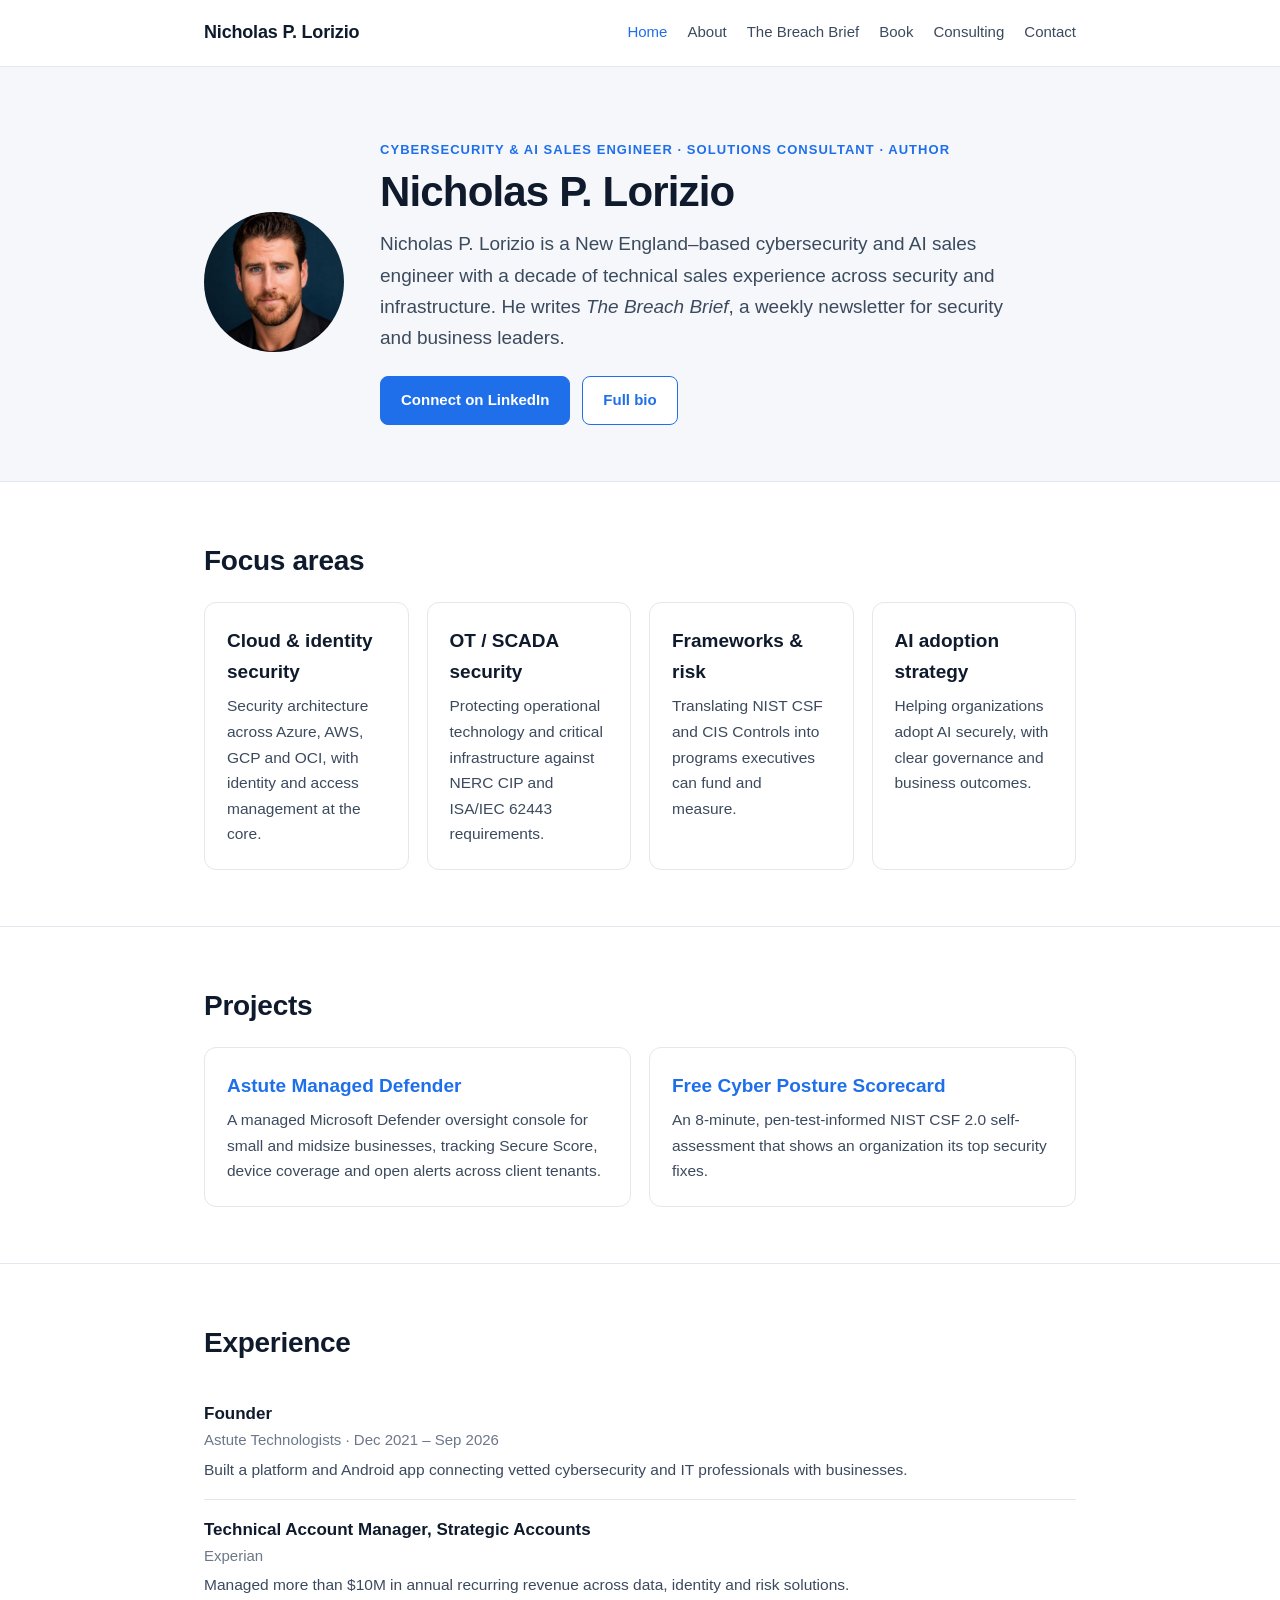
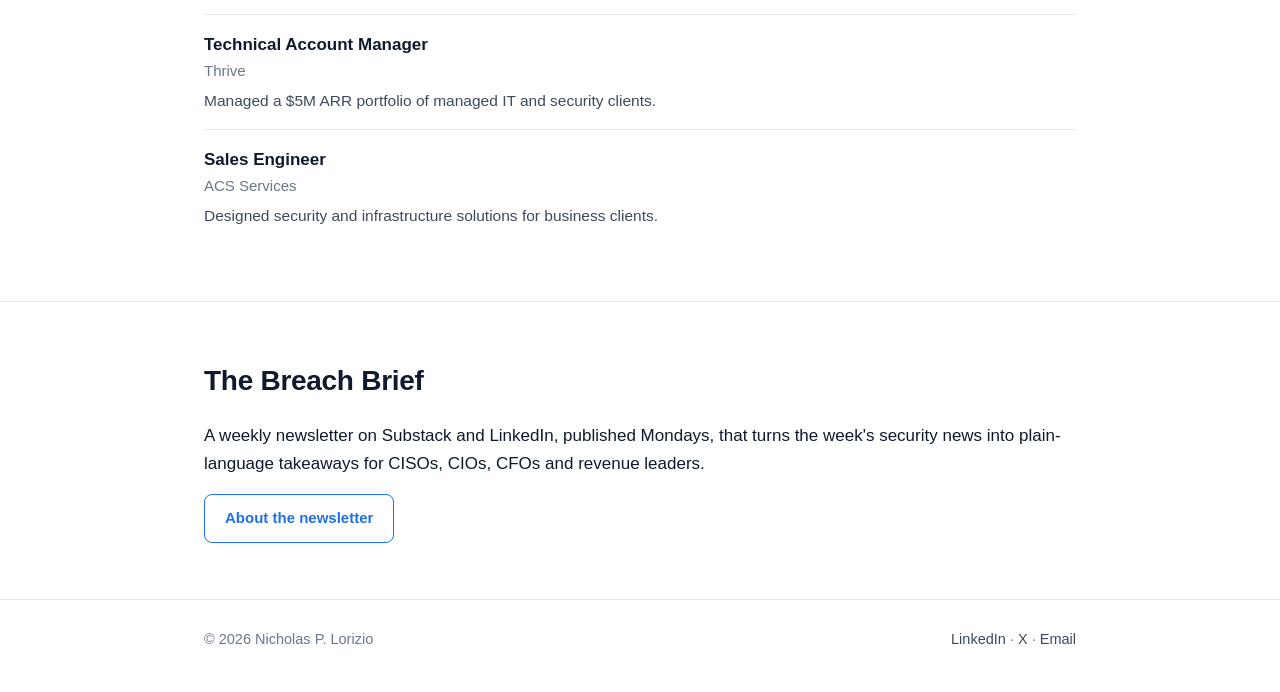
==== index.html @ 8773bce2 "Add Crunchbase, Goodreads, Amazon author page and new book store links About page profile list: add " ====
<!DOCTYPE html>
<html lang="en">
<head>
<meta charset="utf-8">
<meta name="viewport" content="width=device-width, initial-scale=1">
<title>Nicholas P. Lorizio | Cybersecurity & AI Sales Engineer</title>
<meta name="description" content="Nicholas P. Lorizio is a New England-based cybersecurity and AI sales engineer, technical sales leader and author of The Breach Brief.">
<meta name="author" content="Nicholas P. Lorizio">
<link rel="canonical" href="https://nicholaslorizio.github.io/">
<!-- Google Search Console: paste the verification meta tag on the next line -->
<!-- <meta name="google-site-verification" content="PASTE_CODE_HERE"> -->
<meta property="og:type" content="website">
<meta property="og:title" content="Nicholas P. Lorizio | Cybersecurity & AI Sales Engineer">
<meta property="og:description" content="Nicholas P. Lorizio is a New England-based cybersecurity and AI sales engineer, technical sales leader and author of The Breach Brief.">
<meta property="og:url" content="https://nicholaslorizio.github.io/">
<meta property="og:site_name" content="Nicholas P. Lorizio">
<meta property="og:image" content="https://nicholaslorizio.github.io/assets/headshot.jpg">
<meta name="twitter:card" content="summary">
<meta name="twitter:site" content="@nicholaslorizio">
<link rel="me" href="https://www.linkedin.com/in/nlorizio">
<link rel="me" href="https://x.com/nicholaslorizio">
<link rel="stylesheet" href="/assets/style.css">
<script type="application/ld+json">
{
  "@context": "https://schema.org",
  "@type": "WebSite",
  "@id": "https://nicholaslorizio.github.io/#website",
  "name": "Nicholas P. Lorizio",
  "url": "https://nicholaslorizio.github.io/",
  "publisher": {
    "@id": "https://nicholaslorizio.github.io/#person"
  }
}
</script>
<script type="application/ld+json">
{
  "@context": "https://schema.org",
  "@type": "Person",
  "@id": "https://nicholaslorizio.github.io/#person",
  "name": "Nicholas P. Lorizio",
  "givenName": "Nicholas",
  "familyName": "Lorizio",
  "alternateName": [
    "Nick Lorizio",
    "Nicholas Lorizio",
    "Nicholas Pasquale Lorizio"
  ],
  "jobTitle": "Cybersecurity & AI Sales Engineer",
  "description": "Nicholas P. Lorizio is a New England-based cybersecurity and AI sales engineer, technical sales leader and author of Digitalization: The New Normal.",
  "image": "https://nicholaslorizio.github.io/assets/headshot.jpg",
  "url": "https://nicholaslorizio.github.io/about/",
  "mainEntityOfPage": "https://nicholaslorizio.github.io/about/",
  "homeLocation": {
    "@type": "Place",
    "name": "New England, United States"
  },
  "knowsAbout": [
    "Cybersecurity",
    "Cloud security",
    "Microsoft Azure",
    "Amazon Web Services",
    "Google Cloud Platform",
    "Oracle Cloud Infrastructure",
    "Identity and access management",
    "Operational technology security",
    "SCADA security",
    "NERC CIP",
    "ISA/IEC 62443",
    "NIST Cybersecurity Framework",
    "CIS Controls",
    "Artificial intelligence adoption",
    "Digital transformation"
  ],
  "founder": {
    "@type": "Organization",
    "name": "Astute Technologists"
  },
  "identifier": {
    "@type": "PropertyValue",
    "propertyID": "ISNI",
    "value": "0000 0005 3187 4277",
    "url": "https://isni.org/isni/0000000531874277"
  },
  "sameAs": [
    "https://isni.org/isni/0000000531874277",
    "https://www.wikidata.org/wiki/Q142068362",
    "https://www.linkedin.com/in/nlorizio",
    "https://x.com/nicholaslorizio",
    "https://www.instagram.com/nicholaslorizio/",
    "https://www.facebook.com/profile.php?id=61595750287336",
    "https://www.youtube.com/@nicklorizio",
    "https://www.tiktok.com/@nicklorizio",
    "https://nicholaslorizio.substack.com/",
    "https://medium.com/@nicholas.lorizio",
    "https://bit.ly/m/nicklorizio",
    "https://www.crunchbase.com/person/nicholas-lorizio",
    "https://www.goodreads.com/author/show/21461107",
    "https://www.amazon.com/author/nlorizio",
    "https://www.audible.com/pd/Digitalization-Audiobook/B0C4ZDS249"
  ]
}
</script>
</head>
<body>
<header class="site-header">
  <div class="wrap">
    <a class="brand" href="/">Nicholas P. Lorizio</a>
    <nav class="nav" aria-label="Main">
<a href="/" aria-current="page">Home</a>
<a href="/about/">About</a>
<a href="/writing/">The Breach Brief</a>
<a href="/book/">Book</a>
<a href="/consulting/">Consulting</a>
<a href="/contact/">Contact</a>
    </nav>
  </div>
</header>
<main>

<div class="hero">
  <div class="wrap hero-grid">
    <div class="avatar"><img src="/assets/headshot.jpg" alt="Nicholas P. Lorizio" width="140" height="140"></div>
    <div>
      <p class="eyebrow">Cybersecurity & AI Sales Engineer · Solutions Consultant · Author</p>
      <h1>Nicholas P. Lorizio</h1>
      <p class="lede">Nicholas P. Lorizio is a New England–based cybersecurity and AI sales engineer with a decade of technical sales experience across security and infrastructure. He writes <em>The Breach Brief</em>, a weekly newsletter for security and business leaders.</p>
      <div class="btns">
        <a class="btn btn-primary" href="https://www.linkedin.com/in/nlorizio" rel="me">Connect on LinkedIn</a>
        <a class="btn btn-ghost" href="/about/">Full bio</a>
      </div>
    </div>
  </div>
</div>
<section>
  <div class="wrap">
    <h2>Focus areas</h2>
    <div class="cards">
<div class="card"><h3>Cloud & identity security</h3><p>Security architecture across Azure, AWS, GCP and OCI, with identity and access management at the core.</p></div>
<div class="card"><h3>OT / SCADA security</h3><p>Protecting operational technology and critical infrastructure against NERC CIP and ISA/IEC 62443 requirements.</p></div>
<div class="card"><h3>Frameworks & risk</h3><p>Translating NIST CSF and CIS Controls into programs executives can fund and measure.</p></div>
<div class="card"><h3>AI adoption strategy</h3><p>Helping organizations adopt AI securely, with clear governance and business outcomes.</p></div>
    </div>
  </div>
</section>
<section>
  <div class="wrap">
    <h2>Projects</h2>
    <div class="cards">
<div class="card"><h3><a href="https://astute-shield-ops.base44.app/">Astute Managed Defender</a></h3><p>A managed Microsoft Defender oversight console for small and midsize businesses, tracking Secure Score, device coverage and open alerts across client tenants.</p></div>
<div class="card"><h3><a href="https://bit.ly/4BgvUy8">Free Cyber Posture Scorecard</a></h3><p>An 8-minute, pen-test-informed NIST CSF 2.0 self-assessment that shows an organization its top security fixes.</p></div>
    </div>
  </div>
</section>
<section>
  <div class="wrap">
    <h2>Experience</h2>
    <ul class="timeline">
<li><div class="role">Founder</div><div class="meta">Astute Technologists · Dec 2021 – Sep 2026</div><div class="desc">Built a platform and Android app connecting vetted cybersecurity and IT professionals with businesses.</div></li>
<li><div class="role">Technical Account Manager, Strategic Accounts</div><div class="meta">Experian</div><div class="desc">Managed more than $10M in annual recurring revenue across data, identity and risk solutions.</div></li>
<li><div class="role">Technical Account Manager</div><div class="meta">Thrive</div><div class="desc">Managed a $5M ARR portfolio of managed IT and security clients.</div></li>
<li><div class="role">Sales Engineer</div><div class="meta">ACS Services</div><div class="desc">Designed security and infrastructure solutions for business clients.</div></li>
    </ul>
  </div>
</section>
<section>
  <div class="wrap">
    <h2>The Breach Brief</h2>
    <p>A weekly newsletter on Substack and LinkedIn, published Mondays, that turns the week's security news into plain-language takeaways for CISOs, CIOs, CFOs and revenue leaders.</p>
    <a class="btn btn-ghost" href="/writing/">About the newsletter</a>
  </div>
</section>

</main>
<footer class="site-footer">
  <div class="wrap">
    <span>&copy; 2026 Nicholas P. Lorizio</span>
    <span><a href="https://www.linkedin.com/in/nlorizio" rel="me">LinkedIn</a> · <a href="https://x.com/nicholaslorizio" rel="me">X</a> · <a href="mailto:nicholas.lorizio@gmail.com">Email</a></span>
  </div>
</footer>
</body>
</html>
---- assets/style.css ----
:root {
  --ink: #0f1b2d;
  --ink-soft: #3c4a5e;
  --muted: #6b778a;
  --line: #e3e7ee;
  --bg: #ffffff;
  --bg-soft: #f5f7fa;
  --accent: #1f6feb;
  --accent-dark: #1554b8;
  --max: 920px;
}

* { box-sizing: border-box; }

html { -webkit-text-size-adjust: 100%; }

body {
  margin: 0;
  font-family: -apple-system, BlinkMacSystemFont, "Segoe UI", Roboto, "Helvetica Neue", Arial, sans-serif;
  color: var(--ink);
  background: var(--bg);
  line-height: 1.65;
  font-size: 17px;
}

a { color: var(--accent); text-decoration: none; }
a:hover { color: var(--accent-dark); text-decoration: underline; }

.wrap { max-width: var(--max); margin: 0 auto; padding: 0 24px; }

/* Header */
.site-header { border-bottom: 1px solid var(--line); background: #fff; }
.site-header .wrap {
  display: flex; align-items: center; justify-content: space-between;
  flex-wrap: wrap; gap: 12px; padding-top: 18px; padding-bottom: 18px;
}
.brand { font-weight: 700; font-size: 18px; color: var(--ink); letter-spacing: -0.01em; }
.brand:hover { text-decoration: none; color: var(--ink); }
.nav { display: flex; flex-wrap: wrap; gap: 20px; }
.nav a { color: var(--ink-soft); font-size: 15px; font-weight: 500; }
.nav a[aria-current="page"] { color: var(--accent); }

/* Hero */
.hero { padding: 72px 0 56px; background: var(--bg-soft); border-bottom: 1px solid var(--line); }
.hero-grid { display: grid; grid-template-columns: 140px 1fr; gap: 36px; align-items: center; }
.avatar {
  width: 140px; height: 140px; border-radius: 50%;
  background: linear-gradient(135deg, #0f1b2d, #1f6feb);
  color: #fff; display: flex; align-items: center; justify-content: center;
  font-size: 44px; font-weight: 700; letter-spacing: 0.02em; overflow: hidden;
}
.avatar img { width: 100%; height: 100%; object-fit: cover; }
.eyebrow { text-transform: uppercase; letter-spacing: 0.08em; font-size: 13px; font-weight: 600; color: var(--accent); margin: 0 0 8px; }
h1 { font-size: 42px; line-height: 1.15; margin: 0 0 12px; letter-spacing: -0.02em; }
.lede { font-size: 19px; color: var(--ink-soft); margin: 0 0 22px; max-width: 640px; }

.btns { display: flex; flex-wrap: wrap; gap: 12px; }
.btn {
  display: inline-block; padding: 11px 20px; border-radius: 8px;
  font-weight: 600; font-size: 15px; border: 1px solid var(--accent);
}
.btn-primary { background: var(--accent); color: #fff; }
.btn-primary:hover { background: var(--accent-dark); color: #fff; text-decoration: none; }
.btn-ghost { color: var(--accent); background: #fff; }
.btn-ghost:hover { text-decoration: none; background: #eef4ff; }

/* Sections */
section { padding: 56px 0; }
section + section { border-top: 1px solid var(--line); }
h2 { font-size: 28px; margin: 0 0 18px; letter-spacing: -0.01em; }
h3 { font-size: 19px; margin: 0 0 6px; }
p { margin: 0 0 16px; }

.page-head { padding-top: 56px; padding-bottom: 8px; }
.page-head h1 { font-size: 36px; }
.page-head .lede { margin-bottom: 0; }

.cards { display: grid; grid-template-columns: repeat(auto-fit, minmax(200px, 1fr)); gap: 18px; }
.card { border: 1px solid var(--line); border-radius: 12px; padding: 22px; background: #fff; }
.card p { color: var(--ink-soft); font-size: 15.5px; margin: 0; }
.card-img { display: block; width: 100%; height: auto; border-radius: 8px; margin-bottom: 14px; border: 1px solid var(--line); }

.timeline { list-style: none; padding: 0; margin: 0; }
.timeline li { padding: 16px 0; border-bottom: 1px solid var(--line); }
.timeline li:last-child { border-bottom: 0; }
.timeline .role { font-weight: 600; }
.timeline .meta { color: var(--muted); font-size: 15px; }
.timeline .desc { color: var(--ink-soft); font-size: 15.5px; margin-top: 4px; }

.tags { display: flex; flex-wrap: wrap; gap: 8px; padding: 0; margin: 0; list-style: none; }
.tags li { background: var(--bg-soft); border: 1px solid var(--line); border-radius: 999px; padding: 6px 14px; font-size: 14.5px; color: var(--ink-soft); }

.book { display: grid; grid-template-columns: 1fr; gap: 8px; }
.detail { color: var(--muted); font-size: 15px; }

.links { list-style: none; padding: 0; margin: 0; }
.links li { padding: 10px 0; border-bottom: 1px solid var(--line); display: flex; justify-content: space-between; gap: 16px; flex-wrap: wrap; }
.links li:last-child { border-bottom: 0; }
.links .label { font-weight: 600; }

/* Footer */
.site-footer { border-top: 1px solid var(--line); padding: 28px 0 40px; color: var(--muted); font-size: 14.5px; }
.site-footer .wrap { display: flex; justify-content: space-between; flex-wrap: wrap; gap: 12px; }
.site-footer a { color: var(--ink-soft); }

@media (max-width: 640px) {
  body { font-size: 16px; }
  .hero { padding: 48px 0 40px; }
  .hero-grid { grid-template-columns: 1fr; gap: 22px; }
  .avatar { width: 104px; height: 104px; font-size: 34px; }
  h1 { font-size: 32px; }
  .page-head h1 { font-size: 30px; }
  .page-head { padding-top: 40px; }
  .lede { font-size: 17.5px; }
  section { padding: 44px 0; }
}
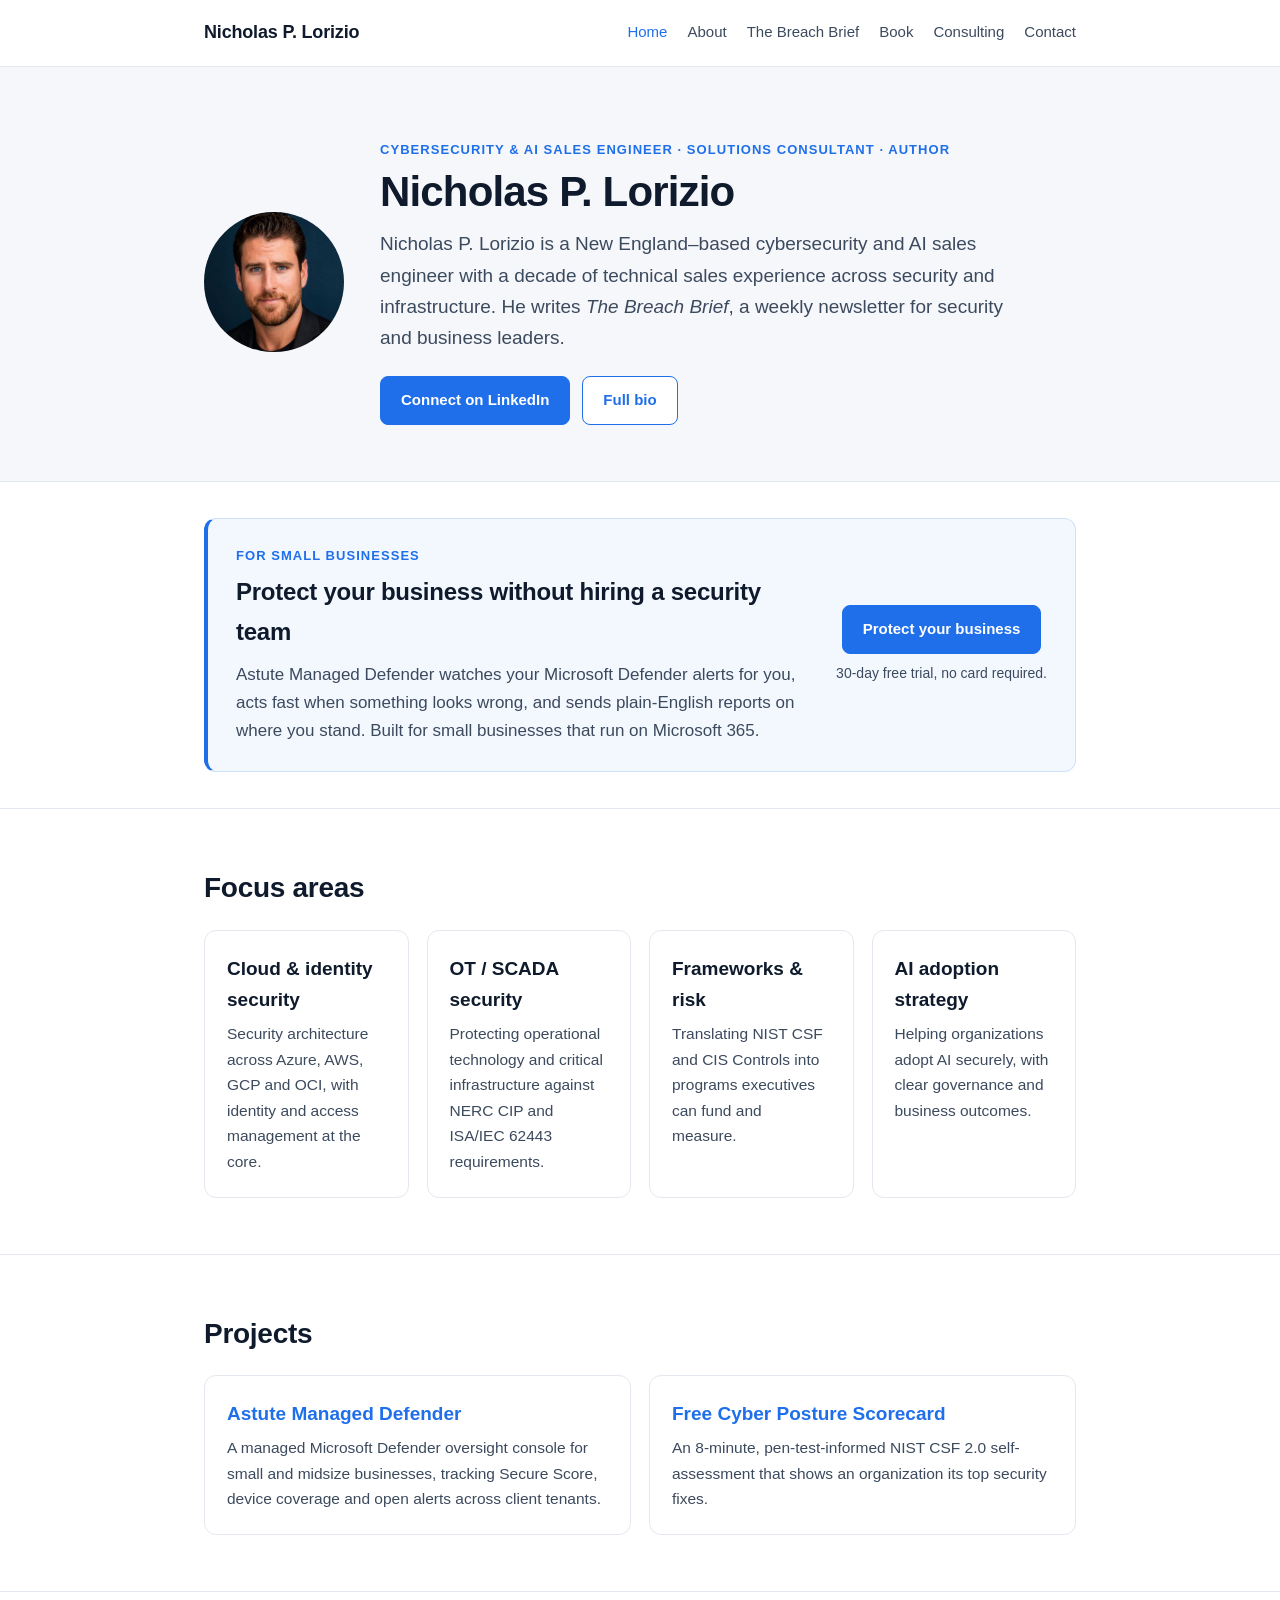
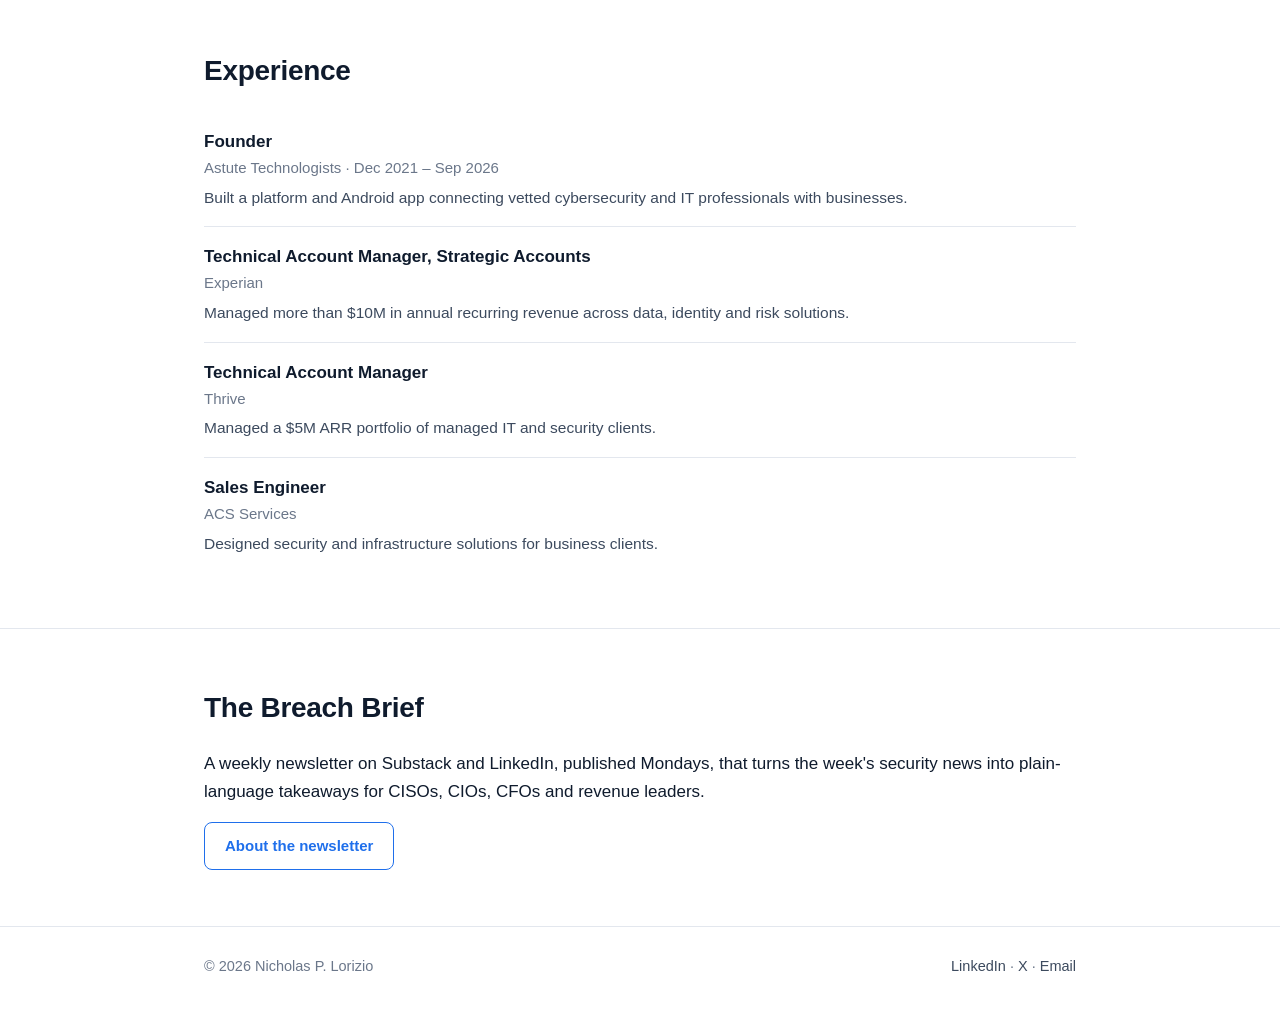
==== commit 9bfac03e: "Home page: add Protect your business button for Astute Managed Defender Co-Authored-By: Claude Opus " ====
--- a/index.html
+++ b/index.html
@@ -131,6 +131,21 @@
     </div>
   </div>
 </div>
+<section class="cta-band">
+  <div class="wrap">
+    <div class="cta">
+      <div>
+        <p class="eyebrow">For small businesses</p>
+        <h2>Protect your business without hiring a security team</h2>
+        <p>Astute Managed Defender watches your Microsoft Defender alerts for you, acts fast when something looks wrong, and sends plain-English reports on where you stand. Built for small businesses that run on Microsoft 365.</p>
+      </div>
+      <div class="cta-action">
+        <a class="btn btn-primary" href="https://astute-shield-ops.base44.app/#trial">Protect your business</a>
+        <p class="detail">30-day free trial, no card required.</p>
+      </div>
+    </div>
+  </div>
+</section>
 <section>
   <div class="wrap">
     <h2>Focus areas</h2>
--- a/assets/style.css
+++ b/assets/style.css
@@ -98,6 +98,23 @@
 .links li:last-child { border-bottom: 0; }
 .links .label { font-weight: 600; }
 
+/* Call to action band */
+.cta-band { padding: 36px 0; }
+.cta {
+  display: grid; grid-template-columns: 1fr auto; gap: 28px; align-items: center;
+  border: 1px solid #cfe0fb; border-left: 4px solid var(--accent); border-radius: 12px;
+  padding: 26px 28px; background: #f3f8ff;
+}
+.cta h2 { font-size: 24px; margin-bottom: 10px; }
+.cta p { color: var(--ink-soft); margin: 0; }
+.cta .eyebrow { color: var(--accent); margin-bottom: 6px; }
+.cta-action { text-align: center; }
+.cta-action .detail { margin-top: 8px; font-size: 14px; }
+@media (max-width: 640px) {
+  .cta { grid-template-columns: 1fr; padding: 22px; }
+  .cta-action { text-align: left; }
+}
+
 /* Footer */
 .site-footer { border-top: 1px solid var(--line); padding: 28px 0 40px; color: var(--muted); font-size: 14.5px; }
 .site-footer .wrap { display: flex; justify-content: space-between; flex-wrap: wrap; gap: 12px; }
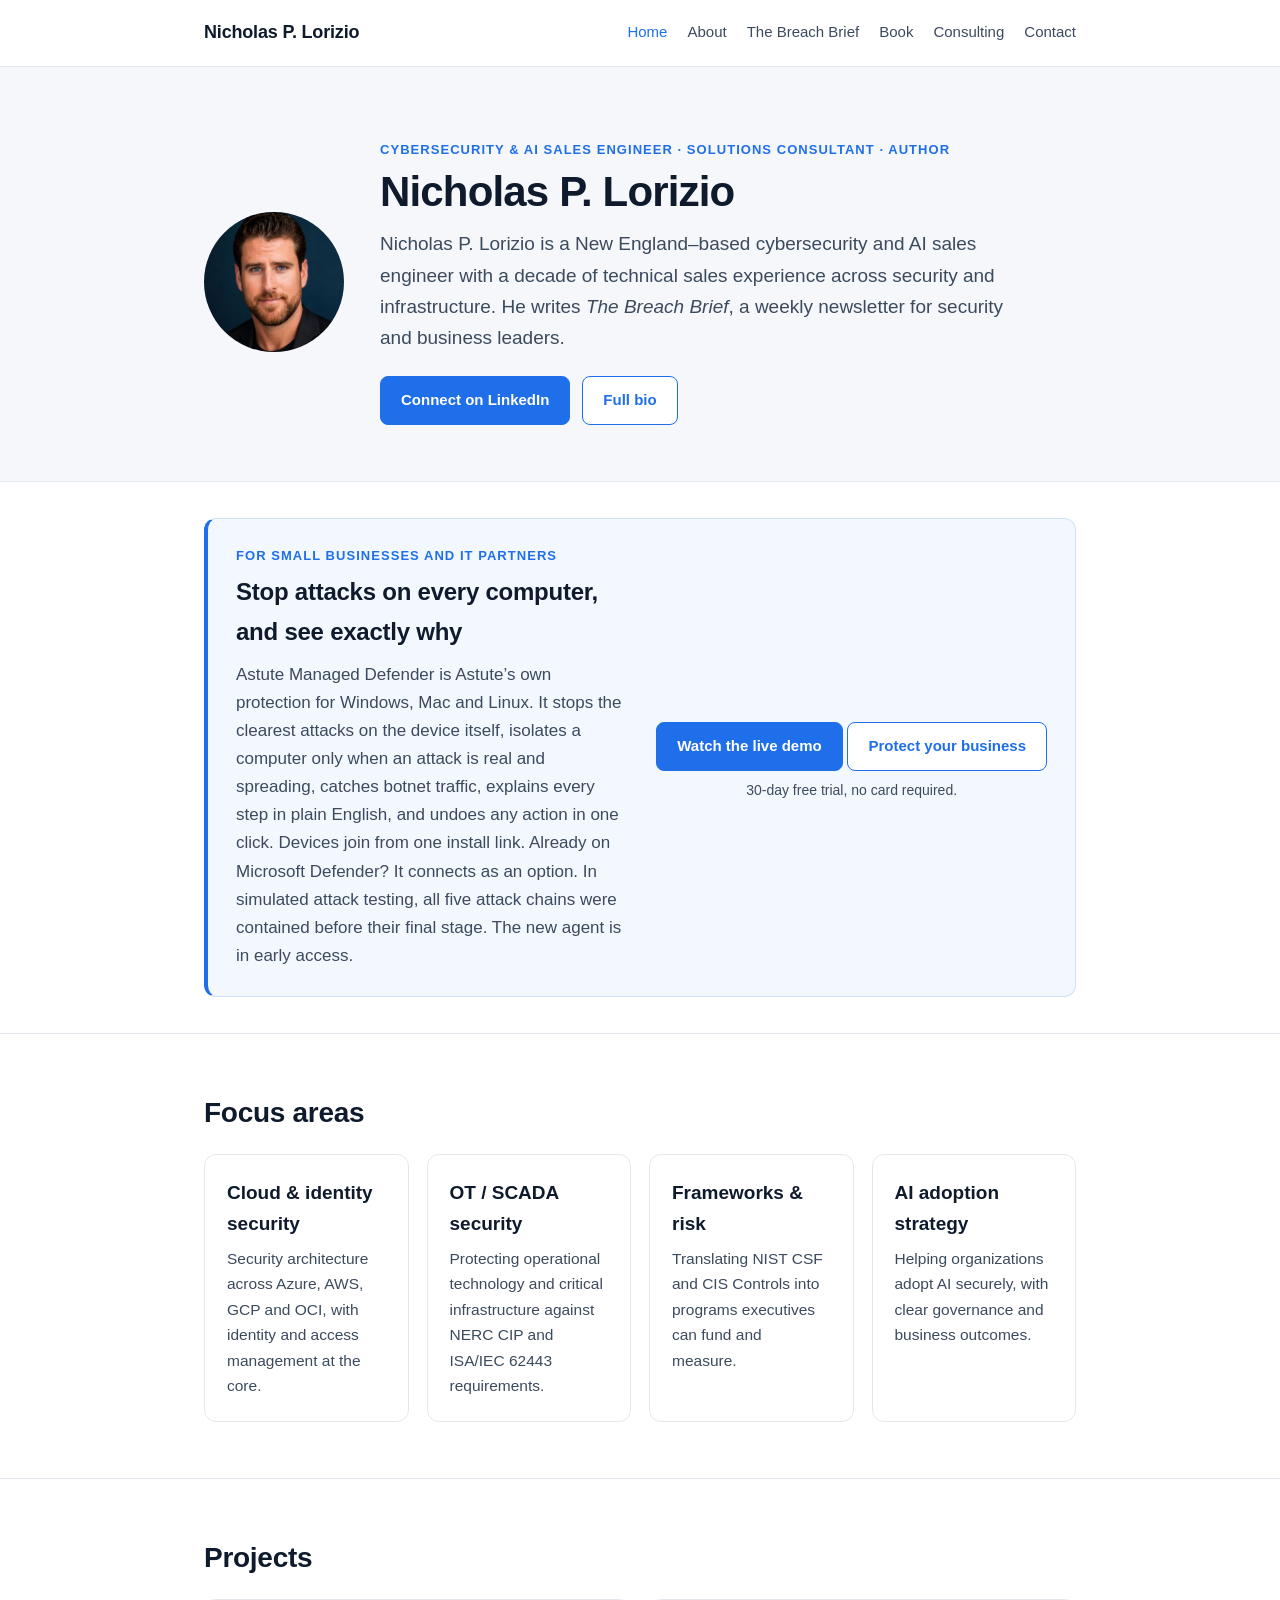
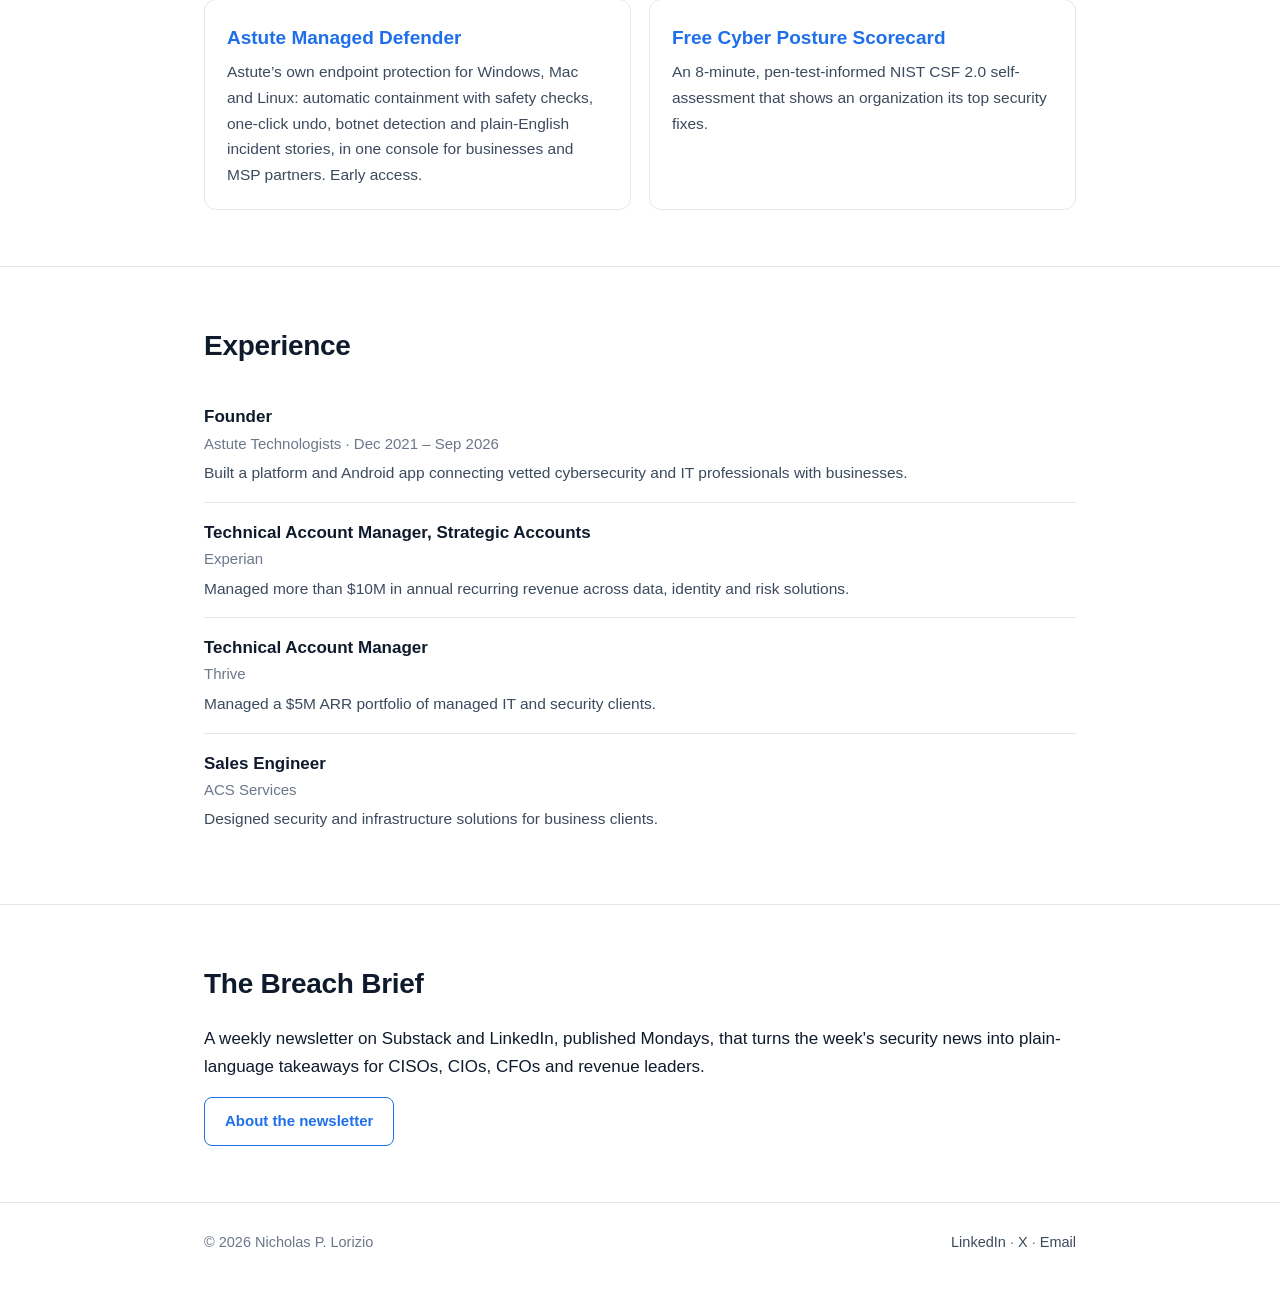
==== commit e977151e: "Astute Defender: describe Astute's own agent for Windows, Mac and Linux Co-Authored-By: Claude Opus " ====
--- a/index.html
+++ b/index.html
@@ -135,12 +135,13 @@
   <div class="wrap">
     <div class="cta">
       <div>
-        <p class="eyebrow">For small businesses</p>
-        <h2>Protect your business without hiring a security team</h2>
-        <p>Astute Managed Defender watches your Microsoft Defender alerts for you, acts fast when something looks wrong, and sends plain-English reports on where you stand. Built for small businesses that run on Microsoft 365.</p>
+        <p class="eyebrow">For small businesses and IT partners</p>
+        <h2>Stop attacks on every computer, and see exactly why</h2>
+        <p>Astute Managed Defender is Astute&rsquo;s own protection for Windows, Mac and Linux. It stops the clearest attacks on the device itself, isolates a computer only when an attack is real and spreading, catches botnet traffic, explains every step in plain English, and undoes any action in one click. Devices join from one install link. Already on Microsoft Defender? It connects as an option. In simulated attack testing, all five attack chains were contained before their final stage. The new agent is in early access.</p>
       </div>
       <div class="cta-action">
-        <a class="btn btn-primary" href="https://astute-shield-ops.base44.app/#trial">Protect your business</a>
+        <a class="btn btn-primary" href="https://astute-shield-ops.base44.app/demo/live-threats">Watch the live demo</a>
+        <a class="btn btn-ghost" href="https://astute-shield-ops.base44.app/#trial" style="margin-top:10px">Protect your business</a>
         <p class="detail">30-day free trial, no card required.</p>
       </div>
     </div>
@@ -161,7 +162,7 @@
   <div class="wrap">
     <h2>Projects</h2>
     <div class="cards">
-<div class="card"><h3><a href="https://astute-shield-ops.base44.app/">Astute Managed Defender</a></h3><p>A managed Microsoft Defender oversight console for small and midsize businesses, tracking Secure Score, device coverage and open alerts across client tenants.</p></div>
+<div class="card"><h3><a href="https://astute-shield-ops.base44.app/">Astute Managed Defender</a></h3><p>Astute&rsquo;s own endpoint protection for Windows, Mac and Linux: automatic containment with safety checks, one-click undo, botnet detection and plain-English incident stories, in one console for businesses and MSP partners. Early access.</p></div>
 <div class="card"><h3><a href="https://bit.ly/4BgvUy8">Free Cyber Posture Scorecard</a></h3><p>An 8-minute, pen-test-informed NIST CSF 2.0 self-assessment that shows an organization its top security fixes.</p></div>
     </div>
   </div>
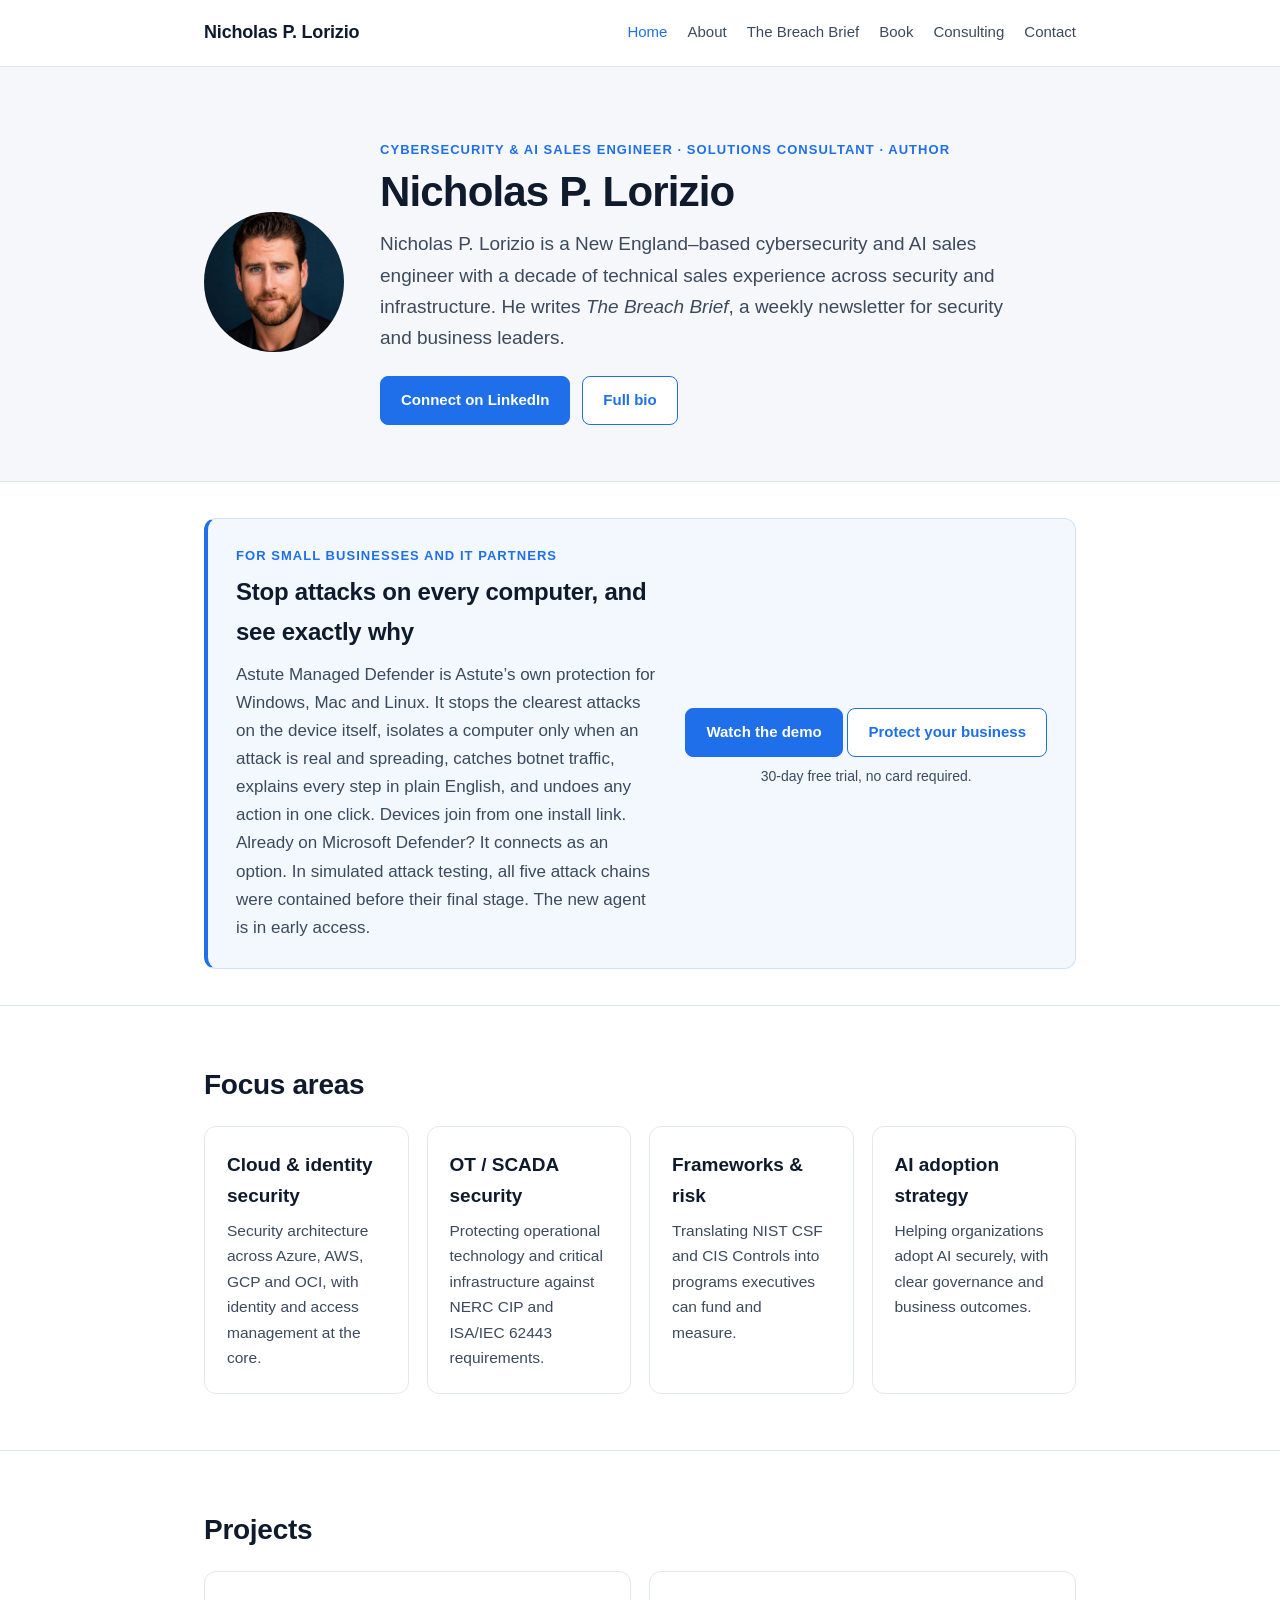
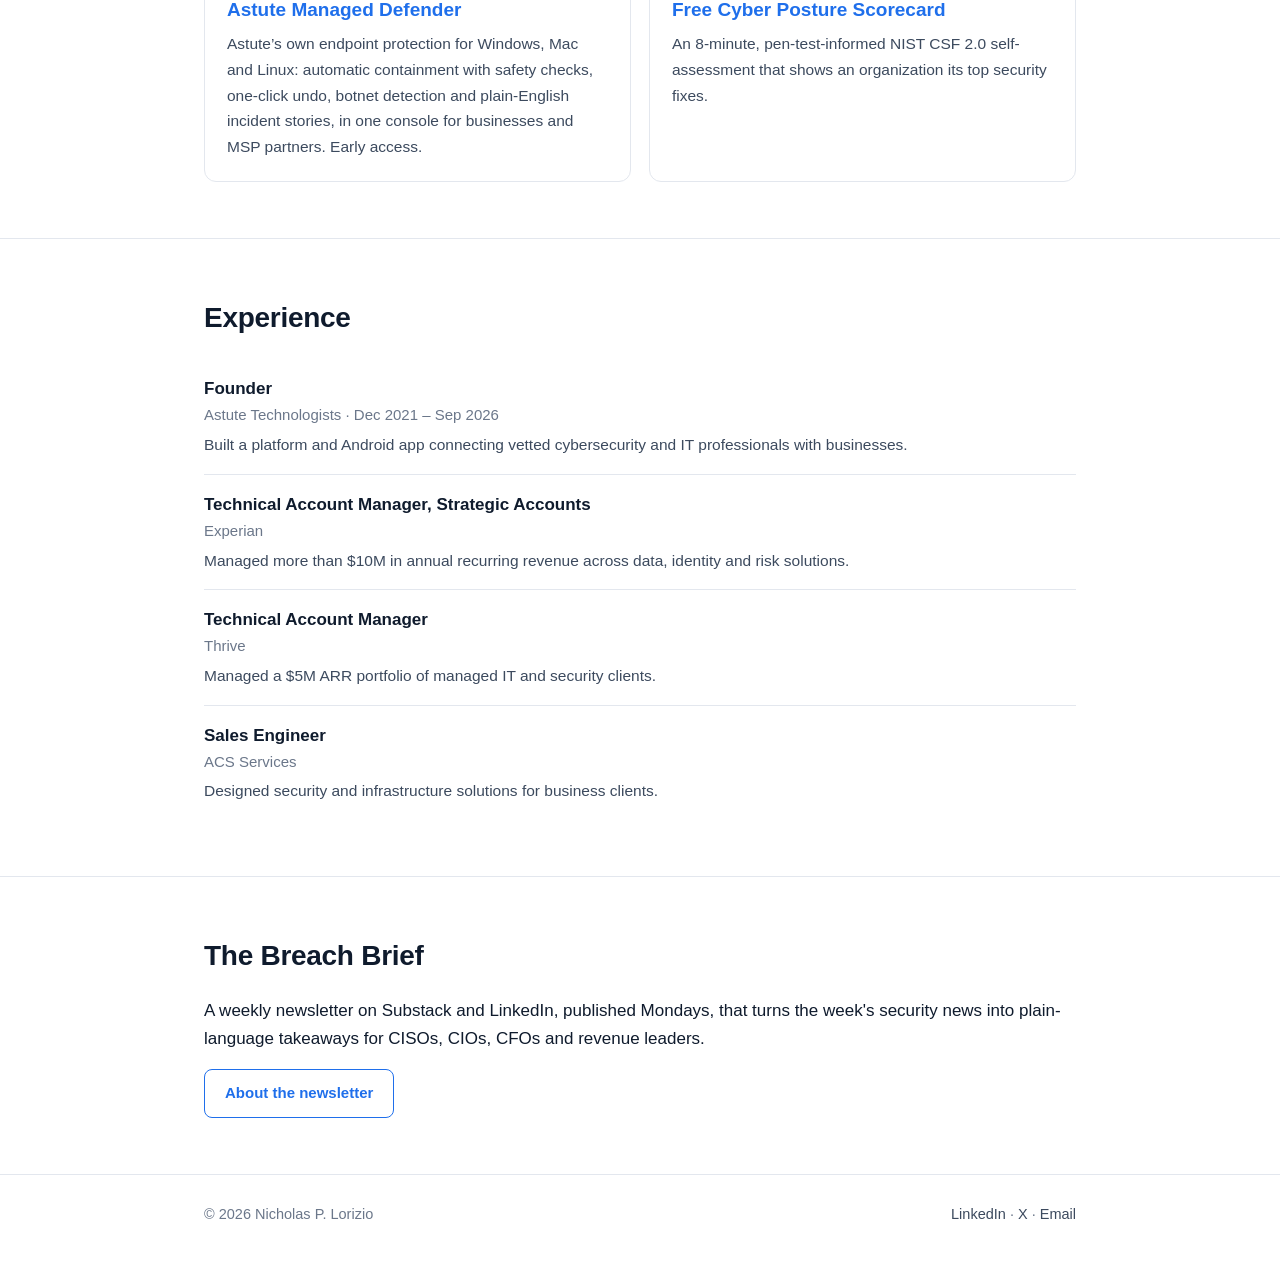
==== commit 8b239636: "Astute Defender: demo video page while the console demo is updated Co-Authored-By: Claude Opus 5.5 <" ====
--- a/index.html
+++ b/index.html
@@ -140,7 +140,7 @@
         <p>Astute Managed Defender is Astute&rsquo;s own protection for Windows, Mac and Linux. It stops the clearest attacks on the device itself, isolates a computer only when an attack is real and spreading, catches botnet traffic, explains every step in plain English, and undoes any action in one click. Devices join from one install link. Already on Microsoft Defender? It connects as an option. In simulated attack testing, all five attack chains were contained before their final stage. The new agent is in early access.</p>
       </div>
       <div class="cta-action">
-        <a class="btn btn-primary" href="https://astute-shield-ops.base44.app/demo/live-threats">Watch the live demo</a>
+        <a class="btn btn-primary" href="/defender-demo/">Watch the demo</a>
         <a class="btn btn-ghost" href="https://astute-shield-ops.base44.app/#trial" style="margin-top:10px">Protect your business</a>
         <p class="detail">30-day free trial, no card required.</p>
       </div>
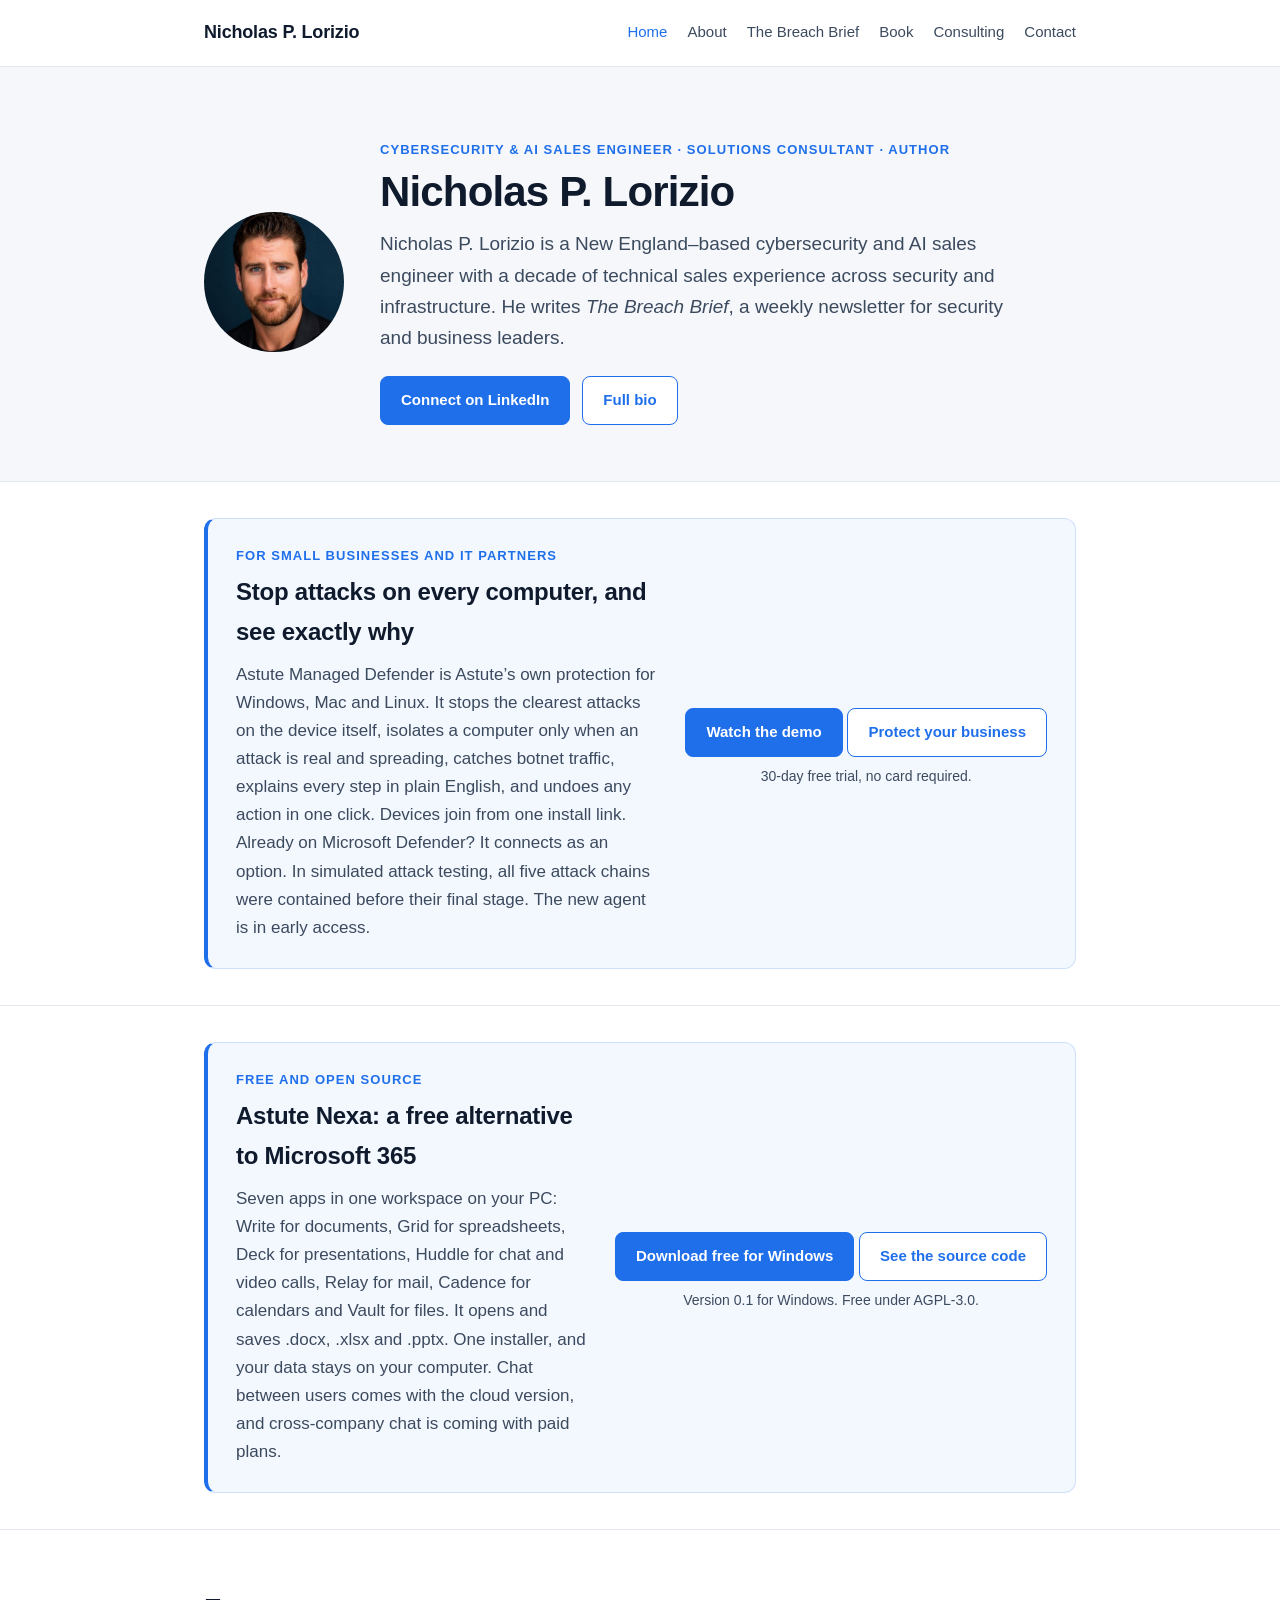
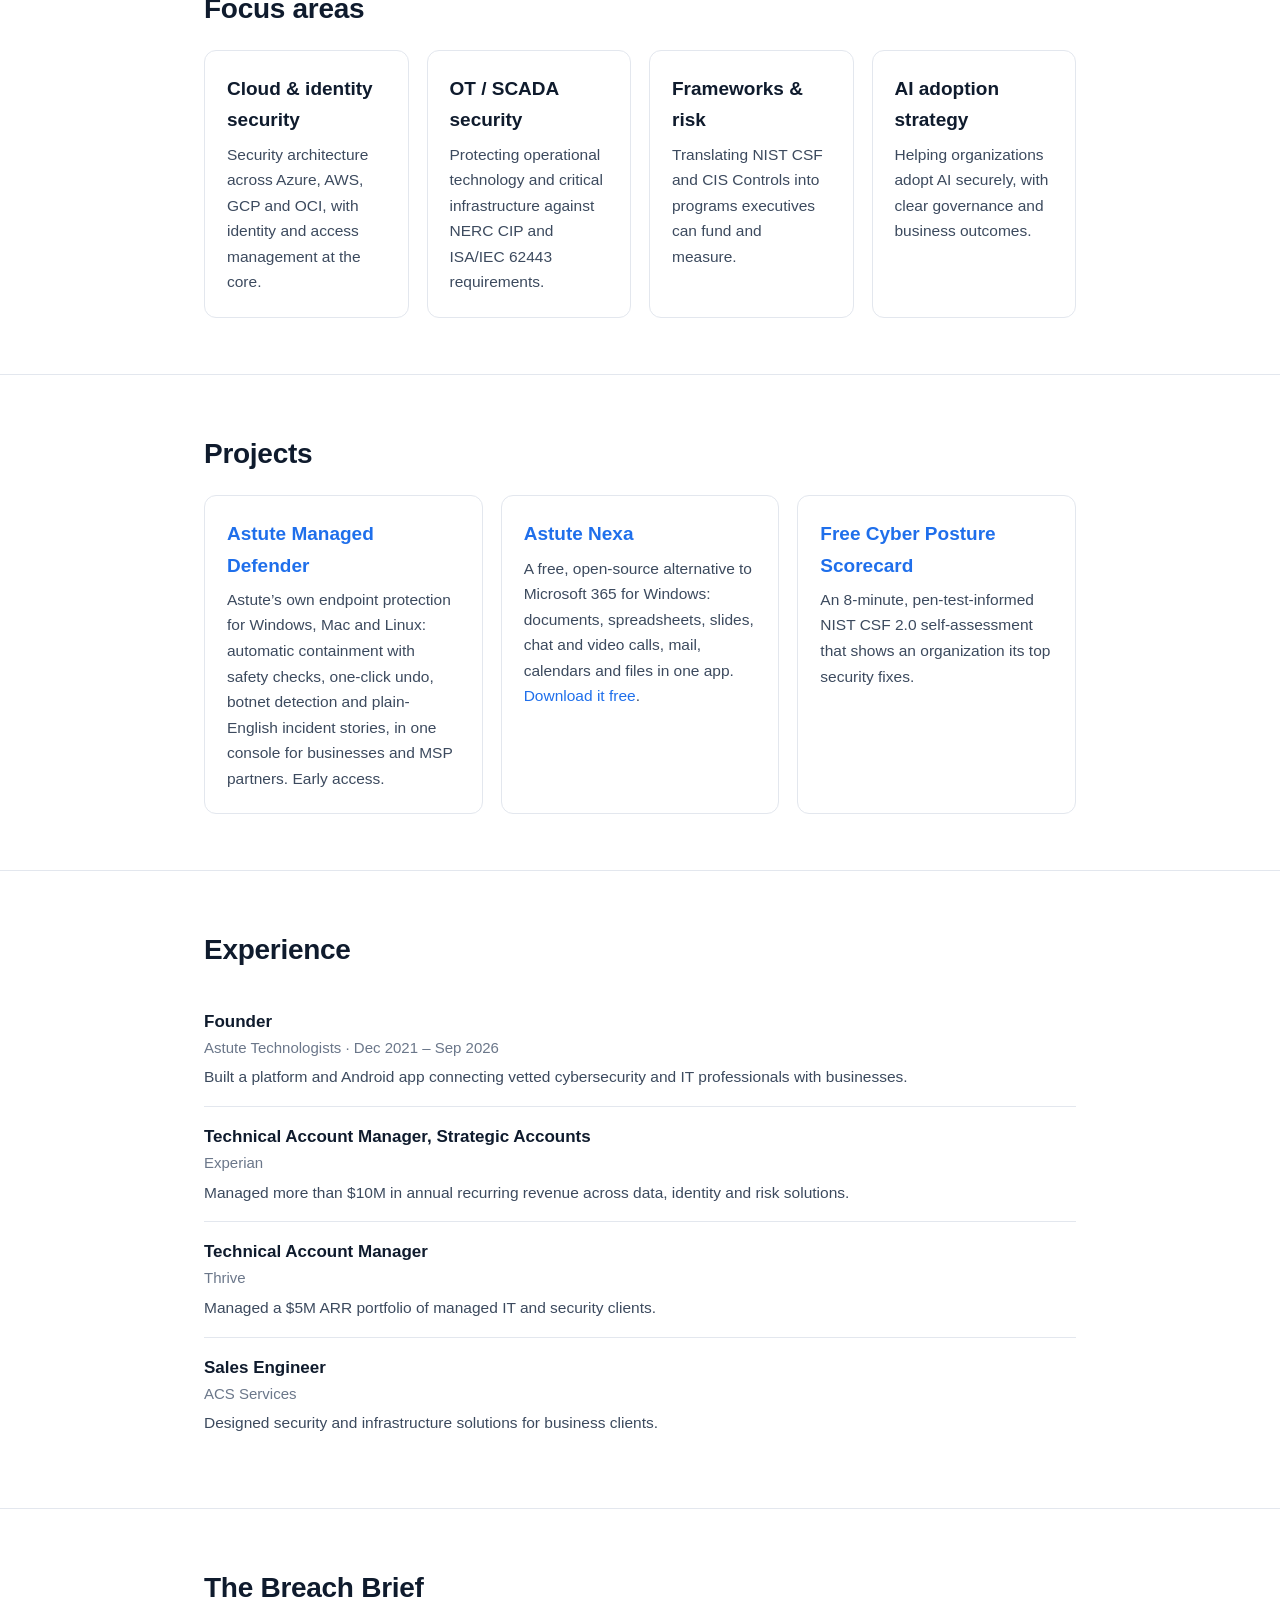
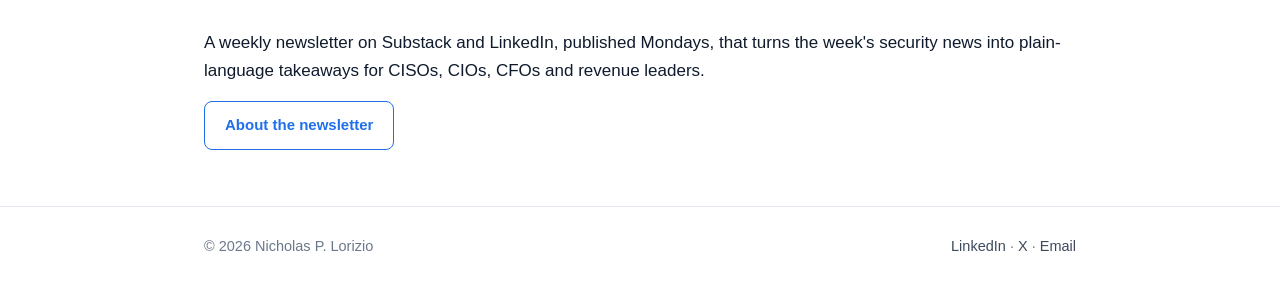
==== commit a65f85a0: "Add Astute Nexa free download to the homepage Co-Authored-By: Claude Opus 5.5 <noreply@anthropic.com" ====
--- a/index.html
+++ b/index.html
@@ -147,6 +147,22 @@
     </div>
   </div>
 </section>
+<section class="cta-band">
+  <div class="wrap">
+    <div class="cta">
+      <div>
+        <p class="eyebrow">Free and open source</p>
+        <h2>Astute Nexa: a free alternative to Microsoft 365</h2>
+        <p>Seven apps in one workspace on your PC: Write for documents, Grid for spreadsheets, Deck for presentations, Huddle for chat and video calls, Relay for mail, Cadence for calendars and Vault for files. It opens and saves .docx, .xlsx and .pptx. One installer, and your data stays on your computer. Chat between users comes with the cloud version, and cross-company chat is coming with paid plans.</p>
+      </div>
+      <div class="cta-action">
+        <a class="btn btn-primary" href="https://github.com/nicholaslorizio/astute-nexa/raw/main/download/Astute-Nexa-Setup.exe">Download free for Windows</a>
+        <a class="btn btn-ghost" href="https://github.com/nicholaslorizio/astute-nexa" style="margin-top:10px">See the source code</a>
+        <p class="detail">Version 0.1 for Windows. Free under AGPL-3.0.</p>
+      </div>
+    </div>
+  </div>
+</section>
 <section>
   <div class="wrap">
     <h2>Focus areas</h2>
@@ -163,6 +179,7 @@
     <h2>Projects</h2>
     <div class="cards">
 <div class="card"><h3><a href="https://astute-shield-ops.base44.app/">Astute Managed Defender</a></h3><p>Astute&rsquo;s own endpoint protection for Windows, Mac and Linux: automatic containment with safety checks, one-click undo, botnet detection and plain-English incident stories, in one console for businesses and MSP partners. Early access.</p></div>
+<div class="card"><h3><a href="https://github.com/nicholaslorizio/astute-nexa">Astute Nexa</a></h3><p>A free, open-source alternative to Microsoft 365 for Windows: documents, spreadsheets, slides, chat and video calls, mail, calendars and files in one app. <a href="https://github.com/nicholaslorizio/astute-nexa/raw/main/download/Astute-Nexa-Setup.exe">Download it free</a>.</p></div>
 <div class="card"><h3><a href="https://bit.ly/4BgvUy8">Free Cyber Posture Scorecard</a></h3><p>An 8-minute, pen-test-informed NIST CSF 2.0 self-assessment that shows an organization its top security fixes.</p></div>
     </div>
   </div>
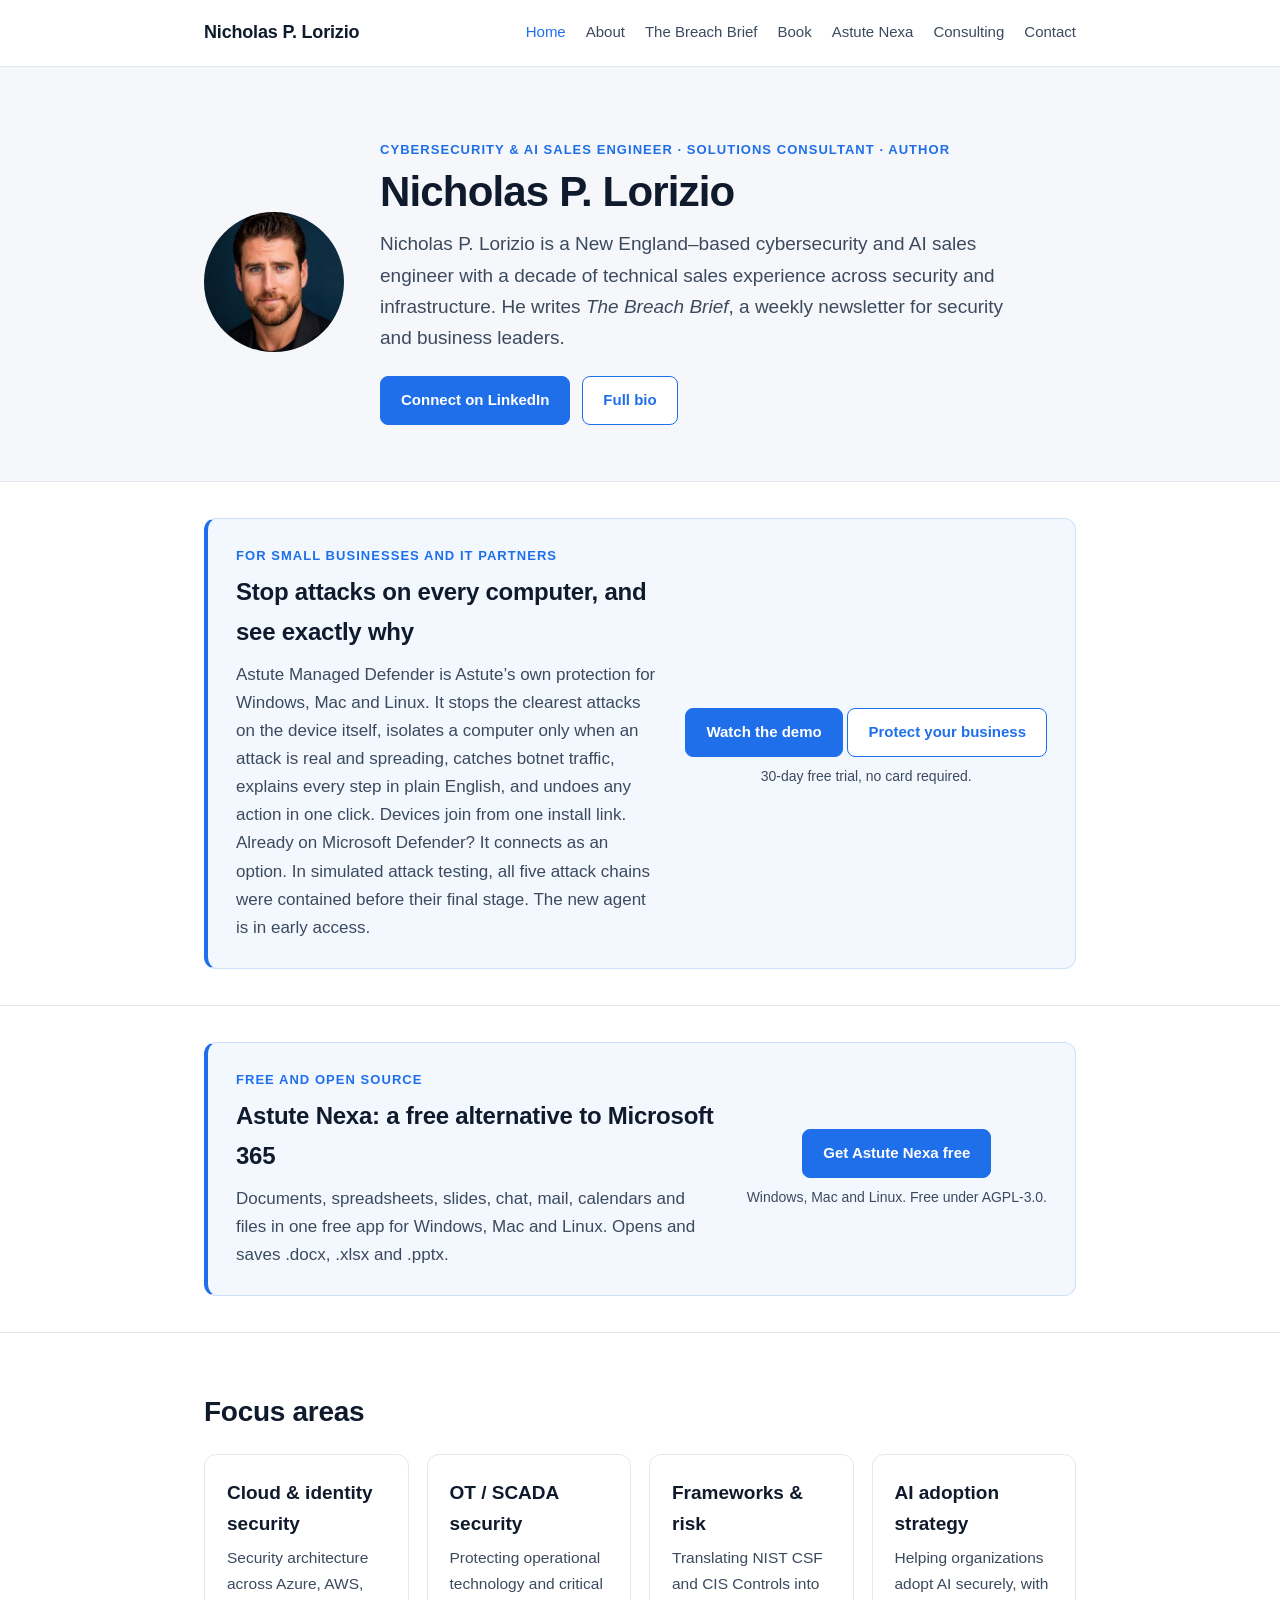
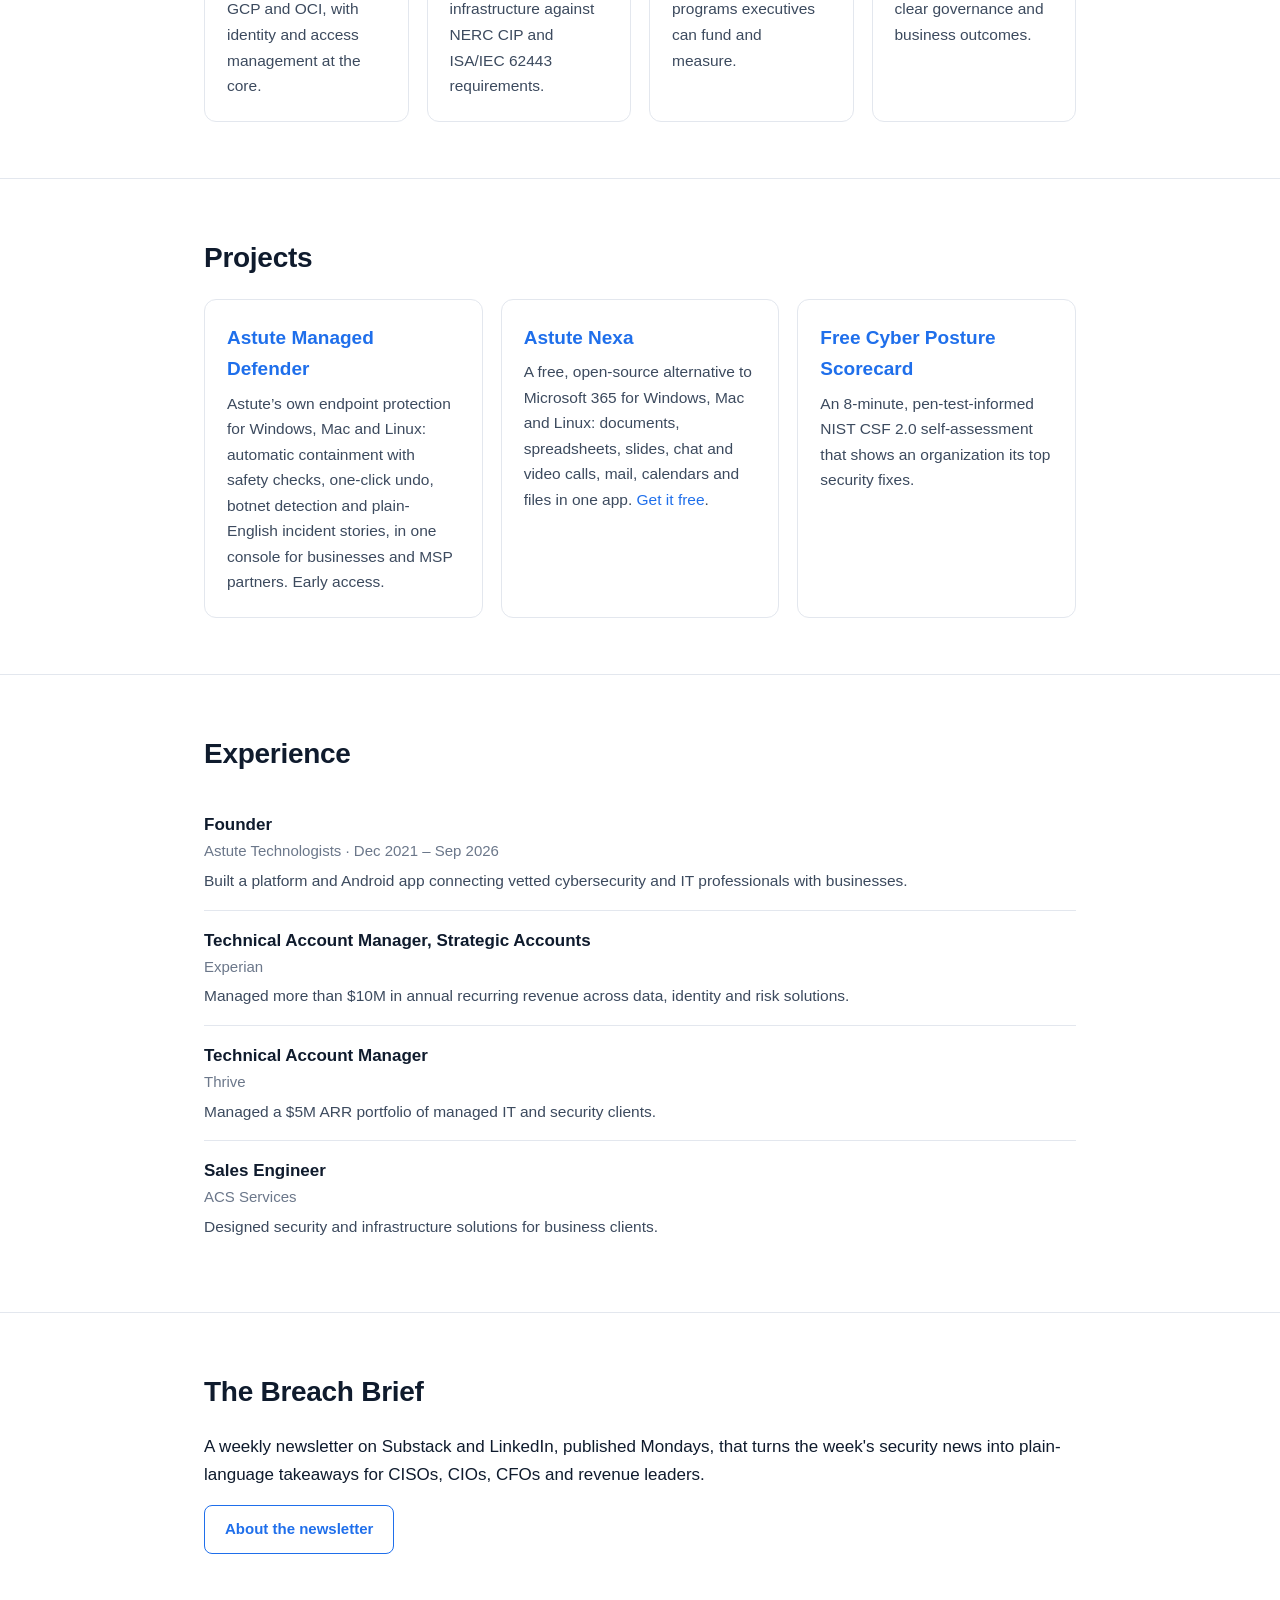
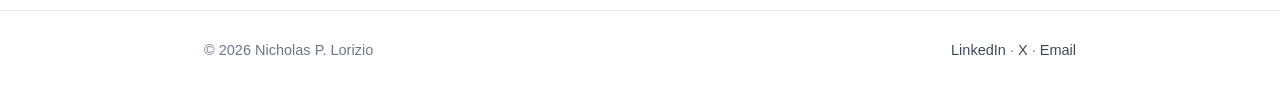
==== commit f419f944: "Add an Astute Nexa tab with Windows, Mac and Linux downloads Co-Authored-By: Claude Opus 5.5 <norepl" ====
--- a/index.html
+++ b/index.html
@@ -110,6 +110,7 @@
 <a href="/about/">About</a>
 <a href="/writing/">The Breach Brief</a>
 <a href="/book/">Book</a>
+<a href="/nexa/">Astute Nexa</a>
 <a href="/consulting/">Consulting</a>
 <a href="/contact/">Contact</a>
     </nav>
@@ -153,12 +154,11 @@
       <div>
         <p class="eyebrow">Free and open source</p>
         <h2>Astute Nexa: a free alternative to Microsoft 365</h2>
-        <p>Seven apps in one workspace on your PC: Write for documents, Grid for spreadsheets, Deck for presentations, Huddle for chat and video calls, Relay for mail, Cadence for calendars and Vault for files. It opens and saves .docx, .xlsx and .pptx. One installer, and your data stays on your computer. Chat between users comes with the cloud version, and cross-company chat is coming with paid plans.</p>
+        <p>Documents, spreadsheets, slides, chat, mail, calendars and files in one free app for Windows, Mac and Linux. Opens and saves .docx, .xlsx and .pptx.</p>
       </div>
       <div class="cta-action">
-        <a class="btn btn-primary" href="https://github.com/nicholaslorizio/astute-nexa/raw/main/download/Astute-Nexa-Setup.exe">Download free for Windows</a>
-        <a class="btn btn-ghost" href="https://github.com/nicholaslorizio/astute-nexa" style="margin-top:10px">See the source code</a>
-        <p class="detail">Version 0.1 for Windows. Free under AGPL-3.0.</p>
+        <a class="btn btn-primary" href="/nexa/">Get Astute Nexa free</a>
+        <p class="detail">Windows, Mac and Linux. Free under AGPL-3.0.</p>
       </div>
     </div>
   </div>
@@ -179,7 +179,7 @@
     <h2>Projects</h2>
     <div class="cards">
 <div class="card"><h3><a href="https://astute-shield-ops.base44.app/">Astute Managed Defender</a></h3><p>Astute&rsquo;s own endpoint protection for Windows, Mac and Linux: automatic containment with safety checks, one-click undo, botnet detection and plain-English incident stories, in one console for businesses and MSP partners. Early access.</p></div>
-<div class="card"><h3><a href="https://github.com/nicholaslorizio/astute-nexa">Astute Nexa</a></h3><p>A free, open-source alternative to Microsoft 365 for Windows: documents, spreadsheets, slides, chat and video calls, mail, calendars and files in one app. <a href="https://github.com/nicholaslorizio/astute-nexa/raw/main/download/Astute-Nexa-Setup.exe">Download it free</a>.</p></div>
+<div class="card"><h3><a href="/nexa/">Astute Nexa</a></h3><p>A free, open-source alternative to Microsoft 365 for Windows, Mac and Linux: documents, spreadsheets, slides, chat and video calls, mail, calendars and files in one app. <a href="/nexa/">Get it free</a>.</p></div>
 <div class="card"><h3><a href="https://bit.ly/4BgvUy8">Free Cyber Posture Scorecard</a></h3><p>An 8-minute, pen-test-informed NIST CSF 2.0 self-assessment that shows an organization its top security fixes.</p></div>
     </div>
   </div>
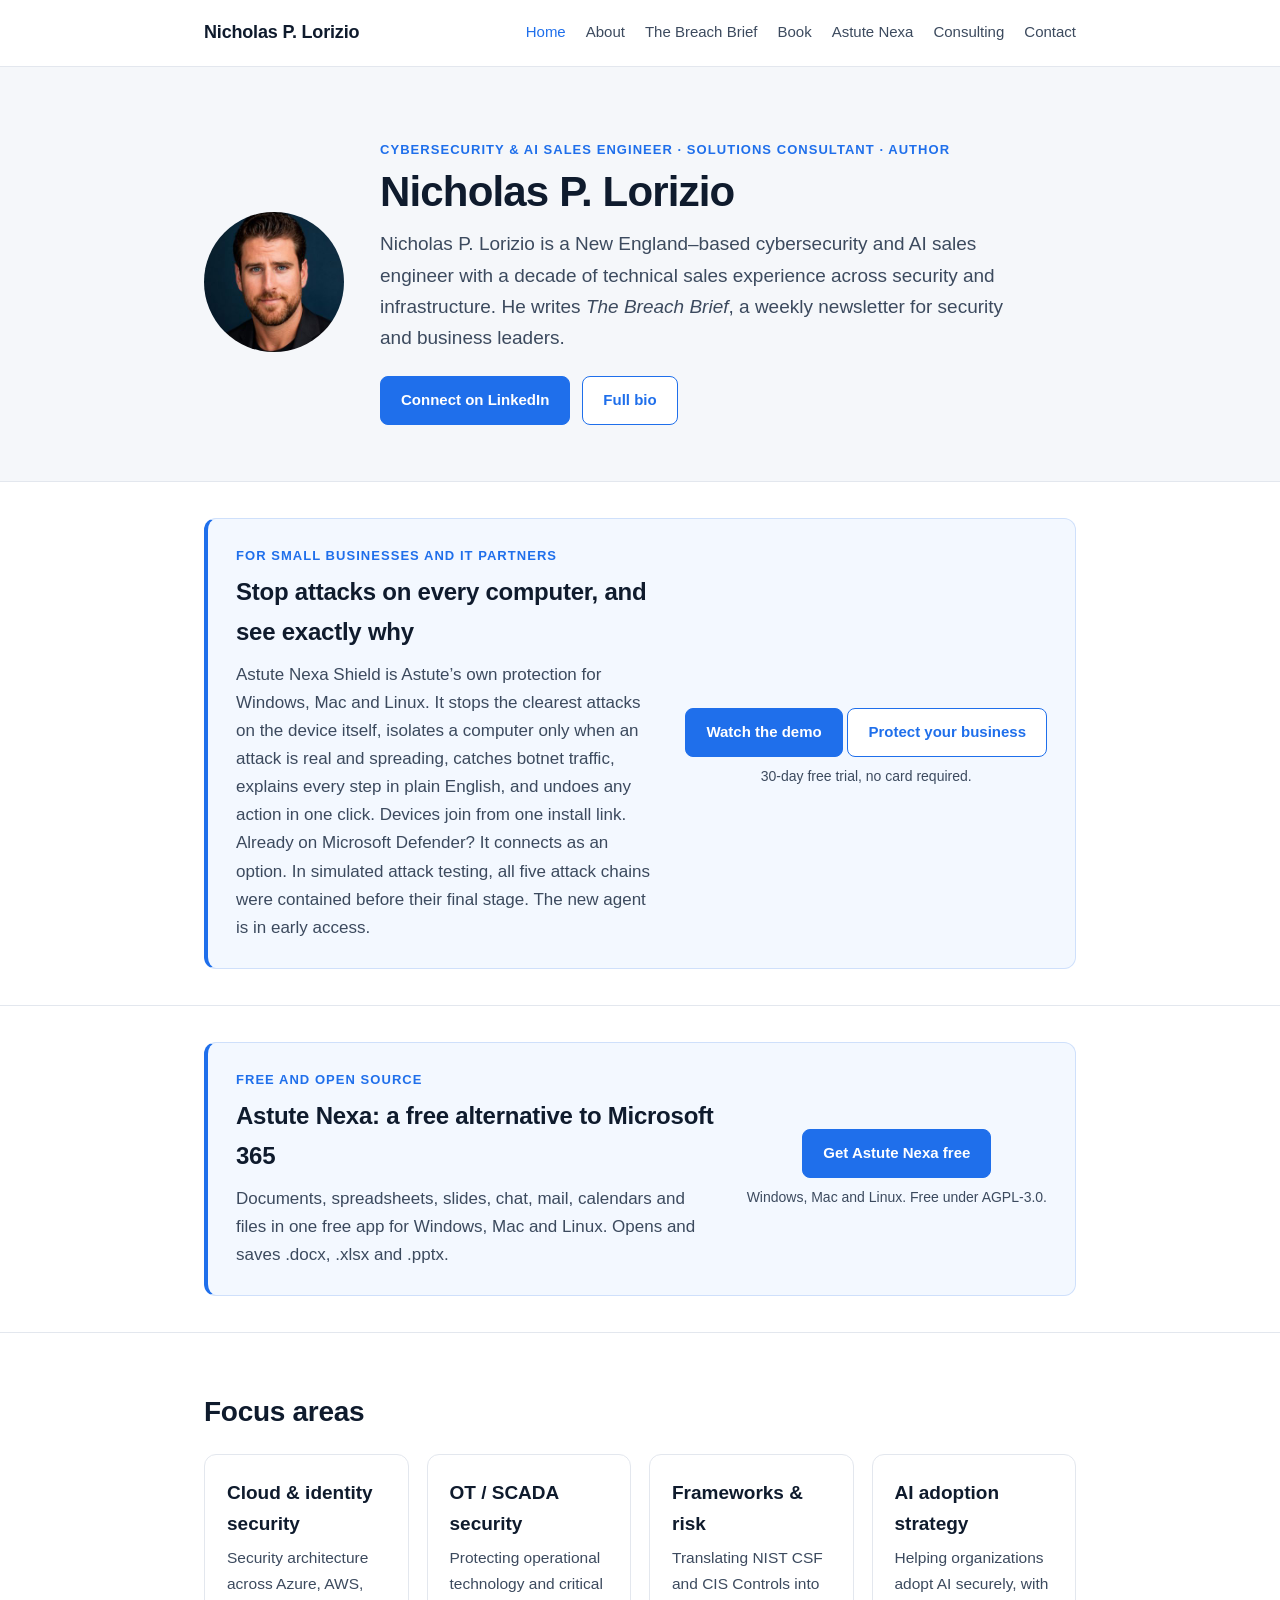
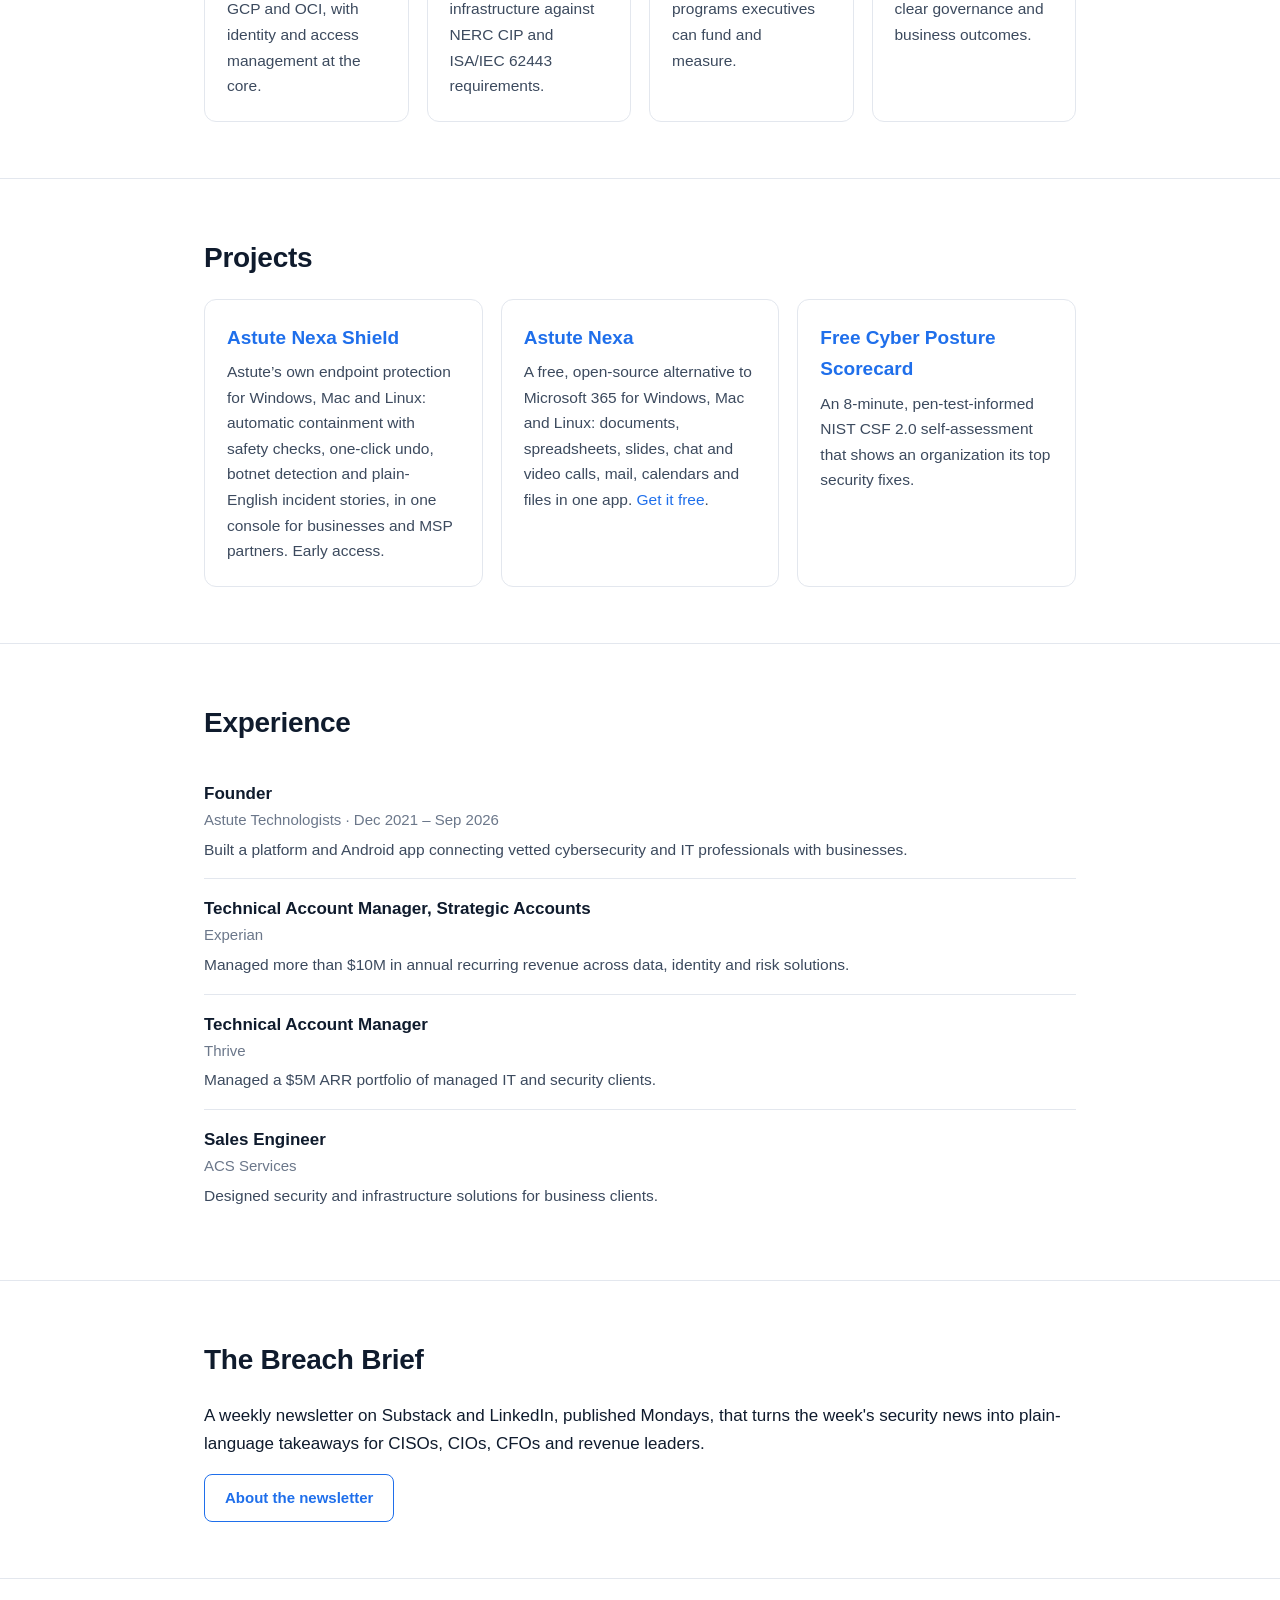
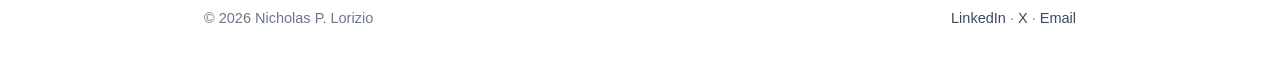
==== commit 634d9dbc: "Rename Astute Managed Defender to Astute Nexa Shield Co-Authored-By: Claude Opus 5.5 <noreply@anthro" ====
--- a/index.html
+++ b/index.html
@@ -138,7 +138,7 @@
       <div>
         <p class="eyebrow">For small businesses and IT partners</p>
         <h2>Stop attacks on every computer, and see exactly why</h2>
-        <p>Astute Managed Defender is Astute&rsquo;s own protection for Windows, Mac and Linux. It stops the clearest attacks on the device itself, isolates a computer only when an attack is real and spreading, catches botnet traffic, explains every step in plain English, and undoes any action in one click. Devices join from one install link. Already on Microsoft Defender? It connects as an option. In simulated attack testing, all five attack chains were contained before their final stage. The new agent is in early access.</p>
+        <p>Astute Nexa Shield is Astute&rsquo;s own protection for Windows, Mac and Linux. It stops the clearest attacks on the device itself, isolates a computer only when an attack is real and spreading, catches botnet traffic, explains every step in plain English, and undoes any action in one click. Devices join from one install link. Already on Microsoft Defender? It connects as an option. In simulated attack testing, all five attack chains were contained before their final stage. The new agent is in early access.</p>
       </div>
       <div class="cta-action">
         <a class="btn btn-primary" href="/defender-demo/">Watch the demo</a>
@@ -178,7 +178,7 @@
   <div class="wrap">
     <h2>Projects</h2>
     <div class="cards">
-<div class="card"><h3><a href="https://astute-shield-ops.base44.app/">Astute Managed Defender</a></h3><p>Astute&rsquo;s own endpoint protection for Windows, Mac and Linux: automatic containment with safety checks, one-click undo, botnet detection and plain-English incident stories, in one console for businesses and MSP partners. Early access.</p></div>
+<div class="card"><h3><a href="https://astute-shield-ops.base44.app/">Astute Nexa Shield</a></h3><p>Astute&rsquo;s own endpoint protection for Windows, Mac and Linux: automatic containment with safety checks, one-click undo, botnet detection and plain-English incident stories, in one console for businesses and MSP partners. Early access.</p></div>
 <div class="card"><h3><a href="/nexa/">Astute Nexa</a></h3><p>A free, open-source alternative to Microsoft 365 for Windows, Mac and Linux: documents, spreadsheets, slides, chat and video calls, mail, calendars and files in one app. <a href="/nexa/">Get it free</a>.</p></div>
 <div class="card"><h3><a href="https://bit.ly/4BgvUy8">Free Cyber Posture Scorecard</a></h3><p>An 8-minute, pen-test-informed NIST CSF 2.0 self-assessment that shows an organization its top security fixes.</p></div>
     </div>
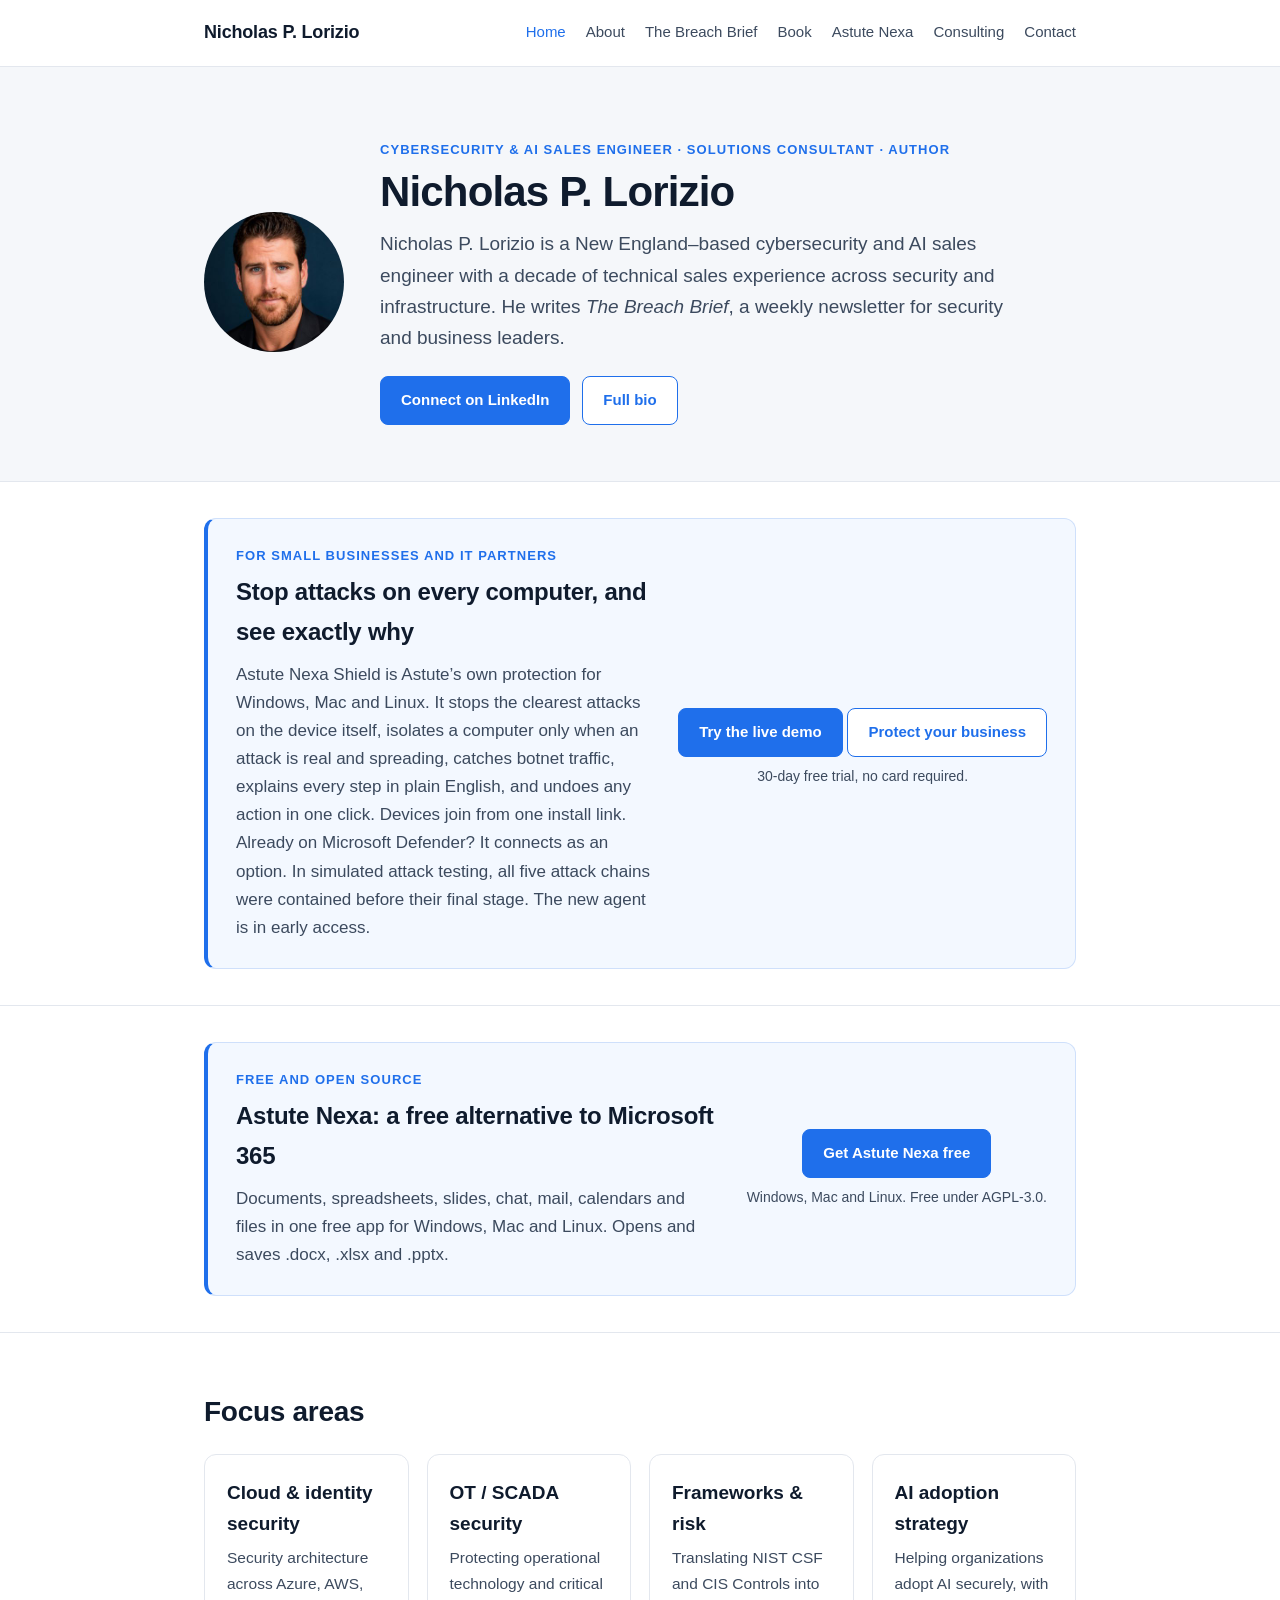
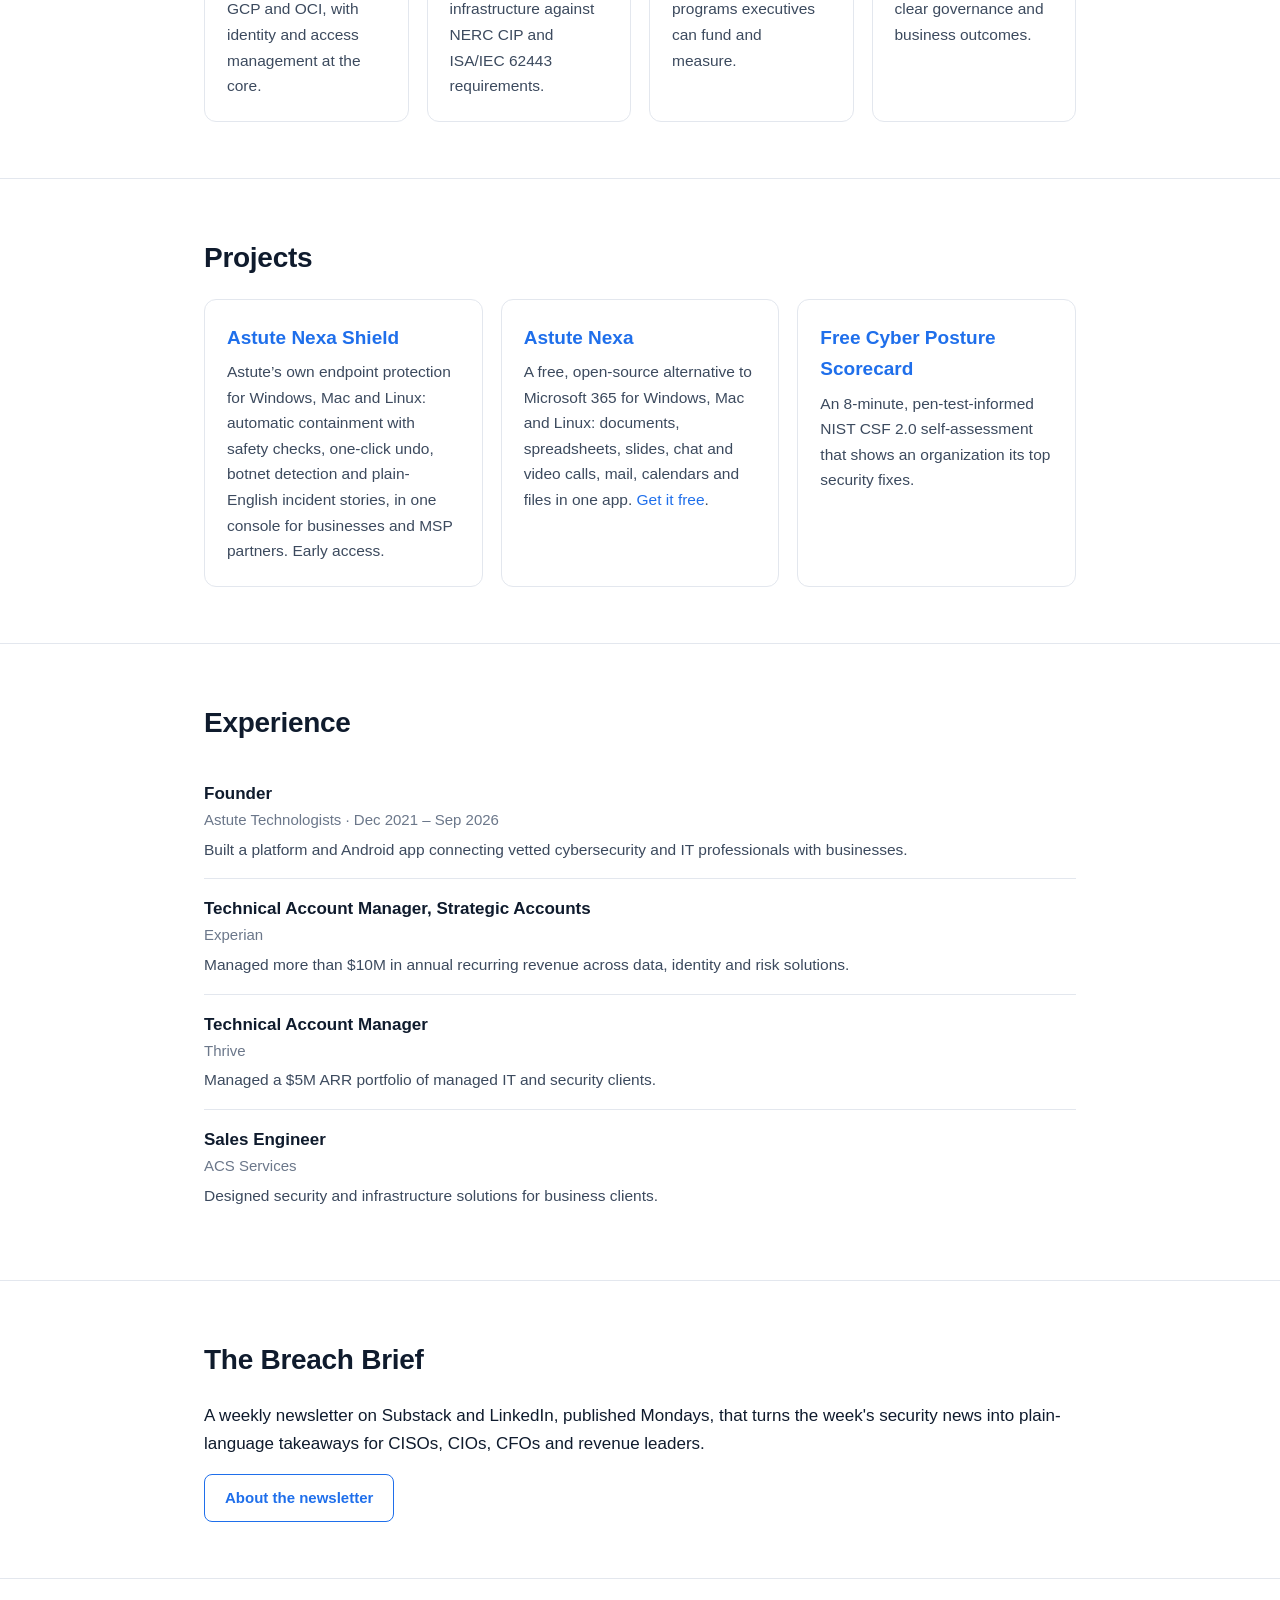
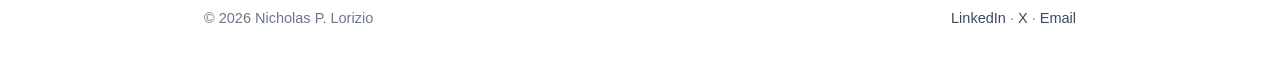
==== commit 89e7257e: "Point the Astute Nexa Shield demo button to the live console Co-Authored-By: Claude Opus 5.5 <norepl" ====
--- a/index.html
+++ b/index.html
@@ -141,7 +141,7 @@
         <p>Astute Nexa Shield is Astute&rsquo;s own protection for Windows, Mac and Linux. It stops the clearest attacks on the device itself, isolates a computer only when an attack is real and spreading, catches botnet traffic, explains every step in plain English, and undoes any action in one click. Devices join from one install link. Already on Microsoft Defender? It connects as an option. In simulated attack testing, all five attack chains were contained before their final stage. The new agent is in early access.</p>
       </div>
       <div class="cta-action">
-        <a class="btn btn-primary" href="/defender-demo/">Watch the demo</a>
+        <a class="btn btn-primary" href="https://astute-shield-ops.base44.app/demo/live-threats">Try the live demo</a>
         <a class="btn btn-ghost" href="https://astute-shield-ops.base44.app/#trial" style="margin-top:10px">Protect your business</a>
         <p class="detail">30-day free trial, no card required.</p>
       </div>
